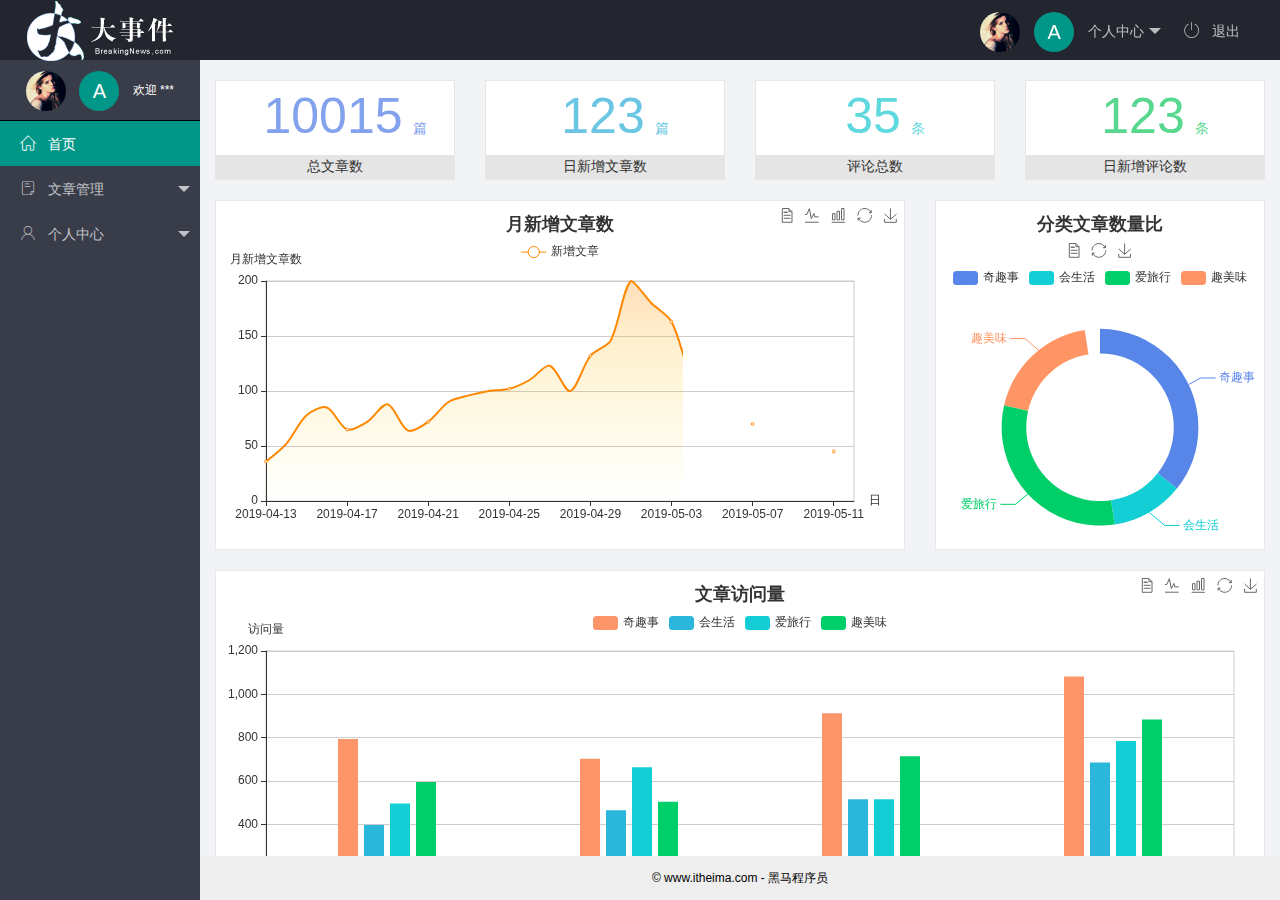
==== index.html @ 12dcf9ce "第二天" ====
<!DOCTYPE html>
<html>

<head>
    <meta charset="utf-8">
    <meta name="viewport" content="width=device-width, initial-scale=1, maximum-scale=1">
    <title>大事件-后台主页</title>
    <!-- 引入 layui.css -->
    <link rel="stylesheet" href="/assets/lib/layui/css/layui.css">
    <!-- 引入第三方 图标字体样式 -->
    <link rel="stylesheet" href="/assets/fonts/iconfont.css">
    <!-- 引入首页 css -->
    <link rel="stylesheet" href="/assets/css/index.css">
</head>

<body class="layui-layout-body">
    <div class="layui-layout layui-layout-admin">
        <div class="layui-header">
            <!-- 1. -->
            <div class="layui-logo">
                <img src="/assets/images/logo.png" alt="">
            </div>
            <!-- 3.头部区域（可配合layui已有的水平导航） -->
            <ul class="layui-nav layui-layout-right">
                <li class="layui-nav-item">
                    <!-- ****顶部头像区域**** -->
                    <a href="javascript:;" class="userinfo">
                        <img src="/assets/images/sample.jpg" class="layui-nav-img">
                        <span class="user-avatar">A</span>
                        个人中心
                    </a>
                    <dl class="layui-nav-child">
                        <dd><a href="">基本资料</a></dd>
                        <dd><a href="">更换头像</a></dd>
                        <dd><a href="">重置密码</a></dd>
                    </dl>
                </li>
                <li class="layui-nav-item">
                    <a href="javascript:;" id="btnLogout">
                        <span class="iconfont icon-tuichu"></span>
                        退出
                    </a>
                </li>
            </ul>
        </div>

        <div class="layui-side layui-bg-black">
            <div class="layui-side-scroll">
                <!-- ****左侧头像区域**** -->
                <div class="userinfo">
                    <img src="/assets/images/sample.jpg" class="layui-nav-img">
                    <span class="user-avatar">A</span>
                    <span id="welcome">欢迎 ***</span>
                </div>
                <!-- 左侧导航区域（可配合layui已有的垂直导航） -->
                <ul class="layui-nav layui-nav-tree" lay-shrink="all">
                    <li class="layui-nav-item layui-this">
                        <a href="/home/dashboard.html" target="fm">
                            <span class="iconfont icon-home"></span>
                            首页
                        </a>
                    </li>
                    <!-- 删除类，不让默认展开：layui-nav-itemed -->
                    <li class="layui-nav-item">
                        <a class="" href="javascript:;">
                            <span class="iconfont icon-16"></span>
                            文章管理
                        </a>
                        <dl class="layui-nav-child">
                            <dd>
                                <a href="javascript:;"><i class="layui-icon layui-icon-app"></i>文章类别</a>
                            </dd>
                            <dd>
                                <a href="javascript:;"><i class="layui-icon layui-icon-app"></i>文章列表</a>
                            </dd>
                            <dd>
                                <a href="javascript:;"><i class="layui-icon layui-icon-app"></i>文章发布</a>
                            </dd>
                        </dl>
                    </li>
                    <li class="layui-nav-item">
                        <a href="javascript:;">
                            <span class="iconfont icon-user"></span>
                            个人中心
                        </a>
                        <dl class="layui-nav-child">
                            <dd>
                                <a href="javascript:;"><i class="layui-icon layui-icon-app"></i>基本资料</a>
                            </dd>
                            <dd>
                                <a href="javascript:;"><i class="layui-icon layui-icon-app"></i>更换头像</a>
                            </dd>
                            <dd>
                                <a href="javascript:;"><i class="layui-icon layui-icon-app"></i>重置密码</a>
                            </dd>
                        </dl>
                    </li>
                </ul>
            </div>
        </div>

        <div class="layui-body">
            <!-- 内容主体区域 -->
            <iframe name="fm" src="/home/dashboard.html" frameborder="0"></iframe>
        </div>

        <div class="layui-footer">
            <!-- 底部固定区域 -->
            © www.itheima.com - 黑马程序员
        </div>
    </div>

    <!-- 1.引入 layui.all.js -->
    <script src="/assets/lib/layui/layui.all.js"></script>
    <!-- 2.引入 jquery -->
    <script src="/assets/lib/jquery.js"></script>
    <!-- 3.引入 baseAPI -->
    <script src="/assets/js/baseAPI.js"></script>
    <!-- 4.引入 本页面对应的js -->
    <script src="/assets/js/index.js"></script>
</body>

</html>
---- assets/lib/layui/css/layui.css ----
/** layui-v2.5.5 MIT License By https://www.layui.com */
 .layui-inline,img{display:inline-block;vertical-align:middle}h1,h2,h3,h4,h5,h6{font-weight:400}.layui-edge,.layui-header,.layui-inline,.layui-main{position:relative}.layui-body,.layui-edge,.layui-elip{overflow:hidden}.layui-btn,.layui-edge,.layui-inline,img{vertical-align:middle}.layui-btn,.layui-disabled,.layui-icon,.layui-unselect{-moz-user-select:none;-webkit-user-select:none;-ms-user-select:none}.layui-elip,.layui-form-checkbox span,.layui-form-pane .layui-form-label{text-overflow:ellipsis;white-space:nowrap}.layui-breadcrumb,.layui-tree-btnGroup{visibility:hidden}blockquote,body,button,dd,div,dl,dt,form,h1,h2,h3,h4,h5,h6,input,li,ol,p,pre,td,textarea,th,ul{margin:0;padding:0;-webkit-tap-highlight-color:rgba(0,0,0,0)}a:active,a:hover{outline:0}img{border:none}li{list-style:none}table{border-collapse:collapse;border-spacing:0}h4,h5,h6{font-size:100%}button,input,optgroup,option,select,textarea{font-family:inherit;font-size:inherit;font-style:inherit;font-weight:inherit;outline:0}pre{white-space:pre-wrap;white-space:-moz-pre-wrap;white-space:-pre-wrap;white-space:-o-pre-wrap;word-wrap:break-word}body{line-height:24px;font:14px Helvetica Neue,Helvetica,PingFang SC,Tahoma,Arial,sans-serif}hr{height:1px;margin:10px 0;border:0;clear:both}a{color:#333;text-decoration:none}a:hover{color:#777}a cite{font-style:normal;*cursor:pointer}.layui-border-box,.layui-border-box *{box-sizing:border-box}.layui-box,.layui-box *{box-sizing:content-box}.layui-clear{clear:both;*zoom:1}.layui-clear:after{content:'\20';clear:both;*zoom:1;display:block;height:0}.layui-inline{*display:inline;*zoom:1}.layui-edge{display:inline-block;width:0;height:0;border-width:6px;border-style:dashed;border-color:transparent}.layui-edge-top{top:-4px;border-bottom-color:#999;border-bottom-style:solid}.layui-edge-right{border-left-color:#999;border-left-style:solid}.layui-edge-bottom{top:2px;border-top-color:#999;border-top-style:solid}.layui-edge-left{border-right-color:#999;border-right-style:solid}.layui-disabled,.layui-disabled:hover{color:#d2d2d2!important;cursor:not-allowed!important}.layui-circle{border-radius:100%}.layui-show{display:block!important}.layui-hide{display:none!important}@font-face{font-family:layui-icon;src:url(../font/iconfont.eot?v=250);src:url(../font/iconfont.eot?v=250#iefix) format('embedded-opentype'),url(../font/iconfont.woff2?v=250) format('woff2'),url(../font/iconfont.woff?v=250) format('woff'),url(../font/iconfont.ttf?v=250) format('truetype'),url(../font/iconfont.svg?v=250#layui-icon) format('svg')}.layui-icon{font-family:layui-icon!important;font-size:16px;font-style:normal;-webkit-font-smoothing:antialiased;-moz-osx-font-smoothing:grayscale}.layui-icon-reply-fill:before{content:"\e611"}.layui-icon-set-fill:before{content:"\e614"}.layui-icon-menu-fill:before{content:"\e60f"}.layui-icon-search:before{content:"\e615"}.layui-icon-share:before{content:"\e641"}.layui-icon-set-sm:before{content:"\e620"}.layui-icon-engine:before{content:"\e628"}.layui-icon-close:before{content:"\1006"}.layui-icon-close-fill:before{content:"\1007"}.layui-icon-chart-screen:before{content:"\e629"}.layui-icon-star:before{content:"\e600"}.layui-icon-circle-dot:before{content:"\e617"}.layui-icon-chat:before{content:"\e606"}.layui-icon-release:before{content:"\e609"}.layui-icon-list:before{content:"\e60a"}.layui-icon-chart:before{content:"\e62c"}.layui-icon-ok-circle:before{content:"\1005"}.layui-icon-layim-theme:before{content:"\e61b"}.layui-icon-table:before{content:"\e62d"}.layui-icon-right:before{content:"\e602"}.layui-icon-left:before{content:"\e603"}.layui-icon-cart-simple:before{content:"\e698"}.layui-icon-face-cry:before{content:"\e69c"}.layui-icon-face-smile:before{content:"\e6af"}.layui-icon-survey:before{content:"\e6b2"}.layui-icon-tree:before{content:"\e62e"}.layui-icon-upload-circle:before{content:"\e62f"}.layui-icon-add-circle:before{content:"\e61f"}.layui-icon-download-circle:before{content:"\e601"}.layui-icon-templeate-1:before{content:"\e630"}.layui-icon-util:before{content:"\e631"}.layui-icon-face-surprised:before{content:"\e664"}.layui-icon-edit:before{content:"\e642"}.layui-icon-speaker:before{content:"\e645"}.layui-icon-down:before{content:"\e61a"}.layui-icon-file:before{content:"\e621"}.layui-icon-layouts:before{content:"\e632"}.layui-icon-rate-half:before{content:"\e6c9"}.layui-icon-add-circle-fine:before{content:"\e608"}.layui-icon-prev-circle:before{content:"\e633"}.layui-icon-read:before{content:"\e705"}.layui-icon-404:before{content:"\e61c"}.layui-icon-carousel:before{content:"\e634"}.layui-icon-help:before{content:"\e607"}.layui-icon-code-circle:before{content:"\e635"}.layui-icon-water:before{content:"\e636"}.layui-icon-username:before{content:"\e66f"}.layui-icon-find-fill:before{content:"\e670"}.layui-icon-about:before{content:"\e60b"}.layui-icon-location:before{content:"\e715"}.layui-icon-up:before{content:"\e619"}.layui-icon-pause:before{content:"\e651"}.layui-icon-date:before{content:"\e637"}.layui-icon-layim-uploadfile:before{content:"\e61d"}.layui-icon-delete:before{content:"\e640"}.layui-icon-play:before{content:"\e652"}.layui-icon-top:before{content:"\e604"}.layui-icon-friends:before{content:"\e612"}.layui-icon-refresh-3:before{content:"\e9aa"}.layui-icon-ok:before{content:"\e605"}.layui-icon-layer:before{content:"\e638"}.layui-icon-face-smile-fine:before{content:"\e60c"}.layui-icon-dollar:before{content:"\e659"}.layui-icon-group:before{content:"\e613"}.layui-icon-layim-download:before{content:"\e61e"}.layui-icon-picture-fine:before{content:"\e60d"}.layui-icon-link:before{content:"\e64c"}.layui-icon-diamond:before{content:"\e735"}.layui-icon-log:before{content:"\e60e"}.layui-icon-rate-solid:before{content:"\e67a"}.layui-icon-fonts-del:before{content:"\e64f"}.layui-icon-unlink:before{content:"\e64d"}.layui-icon-fonts-clear:before{content:"\e639"}.layui-icon-triangle-r:before{content:"\e623"}.layui-icon-circle:before{content:"\e63f"}.layui-icon-radio:before{content:"\e643"}.layui-icon-align-center:before{content:"\e647"}.layui-icon-align-right:before{content:"\e648"}.layui-icon-align-left:before{content:"\e649"}.layui-icon-loading-1:before{content:"\e63e"}.layui-icon-return:before{content:"\e65c"}.layui-icon-fonts-strong:before{content:"\e62b"}.layui-icon-upload:before{content:"\e67c"}.layui-icon-dialogue:before{content:"\e63a"}.layui-icon-video:before{content:"\e6ed"}.layui-icon-headset:before{content:"\e6fc"}.layui-icon-cellphone-fine:before{content:"\e63b"}.layui-icon-add-1:before{content:"\e654"}.layui-icon-face-smile-b:before{content:"\e650"}.layui-icon-fonts-html:before{content:"\e64b"}.layui-icon-form:before{content:"\e63c"}.layui-icon-cart:before{content:"\e657"}.layui-icon-camera-fill:before{content:"\e65d"}.layui-icon-tabs:before{content:"\e62a"}.layui-icon-fonts-code:before{content:"\e64e"}.layui-icon-fire:before{content:"\e756"}.layui-icon-set:before{content:"\e716"}.layui-icon-fonts-u:before{content:"\e646"}.layui-icon-triangle-d:before{content:"\e625"}.layui-icon-tips:before{content:"\e702"}.layui-icon-picture:before{content:"\e64a"}.layui-icon-more-vertical:before{content:"\e671"}.layui-icon-flag:before{content:"\e66c"}.layui-icon-loading:before{content:"\e63d"}.layui-icon-fonts-i:before{content:"\e644"}.layui-icon-refresh-1:before{content:"\e666"}.layui-icon-rmb:before{content:"\e65e"}.layui-icon-home:before{content:"\e68e"}.layui-icon-user:before{content:"\e770"}.layui-icon-notice:before{content:"\e667"}.layui-icon-login-weibo:before{content:"\e675"}.layui-icon-voice:before{content:"\e688"}.layui-icon-upload-drag:before{content:"\e681"}.layui-icon-login-qq:before{content:"\e676"}.layui-icon-snowflake:before{content:"\e6b1"}.layui-icon-file-b:before{content:"\e655"}.layui-icon-template:before{content:"\e663"}.layui-icon-auz:before{content:"\e672"}.layui-icon-console:before{content:"\e665"}.layui-icon-app:before{content:"\e653"}.layui-icon-prev:before{content:"\e65a"}.layui-icon-website:before{content:"\e7ae"}.layui-icon-next:before{content:"\e65b"}.layui-icon-component:before{content:"\e857"}.layui-icon-more:before{content:"\e65f"}.layui-icon-login-wechat:before{content:"\e677"}.layui-icon-shrink-right:before{content:"\e668"}.layui-icon-spread-left:before{content:"\e66b"}.layui-icon-camera:before{content:"\e660"}.layui-icon-note:before{content:"\e66e"}.layui-icon-refresh:before{content:"\e669"}.layui-icon-female:before{content:"\e661"}.layui-icon-male:before{content:"\e662"}.layui-icon-password:before{content:"\e673"}.layui-icon-senior:before{content:"\e674"}.layui-icon-theme:before{content:"\e66a"}.layui-icon-tread:before{content:"\e6c5"}.layui-icon-praise:before{content:"\e6c6"}.layui-icon-star-fill:before{content:"\e658"}.layui-icon-rate:before{content:"\e67b"}.layui-icon-template-1:before{content:"\e656"}.layui-icon-vercode:before{content:"\e679"}.layui-icon-cellphone:before{content:"\e678"}.layui-icon-screen-full:before{content:"\e622"}.layui-icon-screen-restore:before{content:"\e758"}.layui-icon-cols:before{content:"\e610"}.layui-icon-export:before{content:"\e67d"}.layui-icon-print:before{content:"\e66d"}.layui-icon-slider:before{content:"\e714"}.layui-icon-addition:before{content:"\e624"}.layui-icon-subtraction:before{content:"\e67e"}.layui-icon-service:before{content:"\e626"}.layui-icon-transfer:before{content:"\e691"}.layui-main{width:1140px;margin:0 auto}.layui-header{z-index:1000;height:60px}.layui-header a:hover{transition:all .5s;-webkit-transition:all .5s}.layui-side{position:fixed;left:0;top:0;bottom:0;z-index:999;width:200px;overflow-x:hidden}.layui-side-scroll{position:relative;width:220px;height:100%;overflow-x:hidden}.layui-body{position:absolute;left:200px;right:0;top:0;bottom:0;z-index:998;width:auto;overflow-y:auto;box-sizing:border-box}.layui-layout-body{overflow:hidden}.layui-layout-admin .layui-header{background-color:#23262E}.layui-layout-admin .layui-side{top:60px;width:200px;overflow-x:hidden}.layui-layout-admin .layui-body{position:fixed;top:60px;bottom:44px}.layui-layout-admin .layui-main{width:auto;margin:0 15px}.layui-layout-admin .layui-footer{position:fixed;left:200px;right:0;bottom:0;height:44px;line-height:44px;padding:0 15px;background-color:#eee}.layui-layout-admin .layui-logo{position:absolute;left:0;top:0;width:200px;height:100%;line-height:60px;text-align:center;color:#009688;font-size:16px}.layui-layout-admin .layui-header .layui-nav{background:0 0}.layui-layout-left{position:absolute!important;left:200px;top:0}.layui-layout-right{position:absolute!important;right:0;top:0}.layui-container{position:relative;margin:0 auto;padding:0 15px;box-sizing:border-box}.layui-fluid{position:relative;margin:0 auto;padding:0 15px}.layui-row:after,.layui-row:before{content:'';display:block;clear:both}.layui-col-lg1,.layui-col-lg10,.layui-col-lg11,.layui-col-lg12,.layui-col-lg2,.layui-col-lg3,.layui-col-lg4,.layui-col-lg5,.layui-col-lg6,.layui-col-lg7,.layui-col-lg8,.layui-col-lg9,.layui-col-md1,.layui-col-md10,.layui-col-md11,.layui-col-md12,.layui-col-md2,.layui-col-md3,.layui-col-md4,.layui-col-md5,.layui-col-md6,.layui-col-md7,.layui-col-md8,.layui-col-md9,.layui-col-sm1,.layui-col-sm10,.layui-col-sm11,.layui-col-sm12,.layui-col-sm2,.layui-col-sm3,.layui-col-sm4,.layui-col-sm5,.layui-col-sm6,.layui-col-sm7,.layui-col-sm8,.layui-col-sm9,.layui-col-xs1,.layui-col-xs10,.layui-col-xs11,.layui-col-xs12,.layui-col-xs2,.layui-col-xs3,.layui-col-xs4,.layui-col-xs5,.layui-col-xs6,.layui-col-xs7,.layui-col-xs8,.layui-col-xs9{position:relative;display:block;box-sizing:border-box}.layui-col-xs1,.layui-col-xs10,.layui-col-xs11,.layui-col-xs12,.layui-col-xs2,.layui-col-xs3,.layui-col-xs4,.layui-col-xs5,.layui-col-xs6,.layui-col-xs7,.layui-col-xs8,.layui-col-xs9{float:left}.layui-col-xs1{width:8.33333333%}.layui-col-xs2{width:16.66666667%}.layui-col-xs3{width:25%}.layui-col-xs4{width:33.33333333%}.layui-col-xs5{width:41.66666667%}.layui-col-xs6{width:50%}.layui-col-xs7{width:58.33333333%}.layui-col-xs8{width:66.66666667%}.layui-col-xs9{width:75%}.layui-col-xs10{width:83.33333333%}.layui-col-xs11{width:91.66666667%}.layui-col-xs12{width:100%}.layui-col-xs-offset1{margin-left:8.33333333%}.layui-col-xs-offset2{margin-left:16.66666667%}.layui-col-xs-offset3{margin-left:25%}.layui-col-xs-offset4{margin-left:33.33333333%}.layui-col-xs-offset5{margin-left:41.66666667%}.layui-col-xs-offset6{margin-left:50%}.layui-col-xs-offset7{margin-left:58.33333333%}.layui-col-xs-offset8{margin-left:66.66666667%}.layui-col-xs-offset9{margin-left:75%}.layui-col-xs-offset10{margin-left:83.33333333%}.layui-col-xs-offset11{margin-left:91.66666667%}.layui-col-xs-offset12{margin-left:100%}@media screen and (max-width:768px){.layui-hide-xs{display:none!important}.layui-show-xs-block{display:block!important}.layui-show-xs-inline{display:inline!important}.layui-show-xs-inline-block{display:inline-block!important}}@media screen and (min-width:768px){.layui-container{width:750px}.layui-hide-sm{display:none!important}.layui-show-sm-block{display:block!important}.layui-show-sm-inline{display:inline!important}.layui-show-sm-inline-block{display:inline-block!important}.layui-col-sm1,.layui-col-sm10,.layui-col-sm11,.layui-col-sm12,.layui-col-sm2,.layui-col-sm3,.layui-col-sm4,.layui-col-sm5,.layui-col-sm6,.layui-col-sm7,.layui-col-sm8,.layui-col-sm9{float:left}.layui-col-sm1{width:8.33333333%}.layui-col-sm2{width:16.66666667%}.layui-col-sm3{width:25%}.layui-col-sm4{width:33.33333333%}.layui-col-sm5{width:41.66666667%}.layui-col-sm6{width:50%}.layui-col-sm7{width:58.33333333%}.layui-col-sm8{width:66.66666667%}.layui-col-sm9{width:75%}.layui-col-sm10{width:83.33333333%}.layui-col-sm11{width:91.66666667%}.layui-col-sm12{width:100%}.layui-col-sm-offset1{margin-left:8.33333333%}.layui-col-sm-offset2{margin-left:16.66666667%}.layui-col-sm-offset3{margin-left:25%}.layui-col-sm-offset4{margin-left:33.33333333%}.layui-col-sm-offset5{margin-left:41.66666667%}.layui-col-sm-offset6{margin-left:50%}.layui-col-sm-offset7{margin-left:58.33333333%}.layui-col-sm-offset8{margin-left:66.66666667%}.layui-col-sm-offset9{margin-left:75%}.layui-col-sm-offset10{margin-left:83.33333333%}.layui-col-sm-offset11{margin-left:91.66666667%}.layui-col-sm-offset12{margin-left:100%}}@media screen and (min-width:992px){.layui-container{width:970px}.layui-hide-md{display:none!important}.layui-show-md-block{display:block!important}.layui-show-md-inline{display:inline!important}.layui-show-md-inline-block{display:inline-block!important}.layui-col-md1,.layui-col-md10,.layui-col-md11,.layui-col-md12,.layui-col-md2,.layui-col-md3,.layui-col-md4,.layui-col-md5,.layui-col-md6,.layui-col-md7,.layui-col-md8,.layui-col-md9{float:left}.layui-col-md1{width:8.33333333%}.layui-col-md2{width:16.66666667%}.layui-col-md3{width:25%}.layui-col-md4{width:33.33333333%}.layui-col-md5{width:41.66666667%}.layui-col-md6{width:50%}.layui-col-md7{width:58.33333333%}.layui-col-md8{width:66.66666667%}.layui-col-md9{width:75%}.layui-col-md10{width:83.33333333%}.layui-col-md11{width:91.66666667%}.layui-col-md12{width:100%}.layui-col-md-offset1{margin-left:8.33333333%}.layui-col-md-offset2{margin-left:16.66666667%}.layui-col-md-offset3{margin-left:25%}.layui-col-md-offset4{margin-left:33.33333333%}.layui-col-md-offset5{margin-left:41.66666667%}.layui-col-md-offset6{margin-left:50%}.layui-col-md-offset7{margin-left:58.33333333%}.layui-col-md-offset8{margin-left:66.66666667%}.layui-col-md-offset9{margin-left:75%}.layui-col-md-offset10{margin-left:83.33333333%}.layui-col-md-offset11{margin-left:91.66666667%}.layui-col-md-offset12{margin-left:100%}}@media screen and (min-width:1200px){.layui-container{width:1170px}.layui-hide-lg{display:none!important}.layui-show-lg-block{display:block!important}.layui-show-lg-inline{display:inline!important}.layui-show-lg-inline-block{display:inline-block!important}.layui-col-lg1,.layui-col-lg10,.layui-col-lg11,.layui-col-lg12,.layui-col-lg2,.layui-col-lg3,.layui-col-lg4,.layui-col-lg5,.layui-col-lg6,.layui-col-lg7,.layui-col-lg8,.layui-col-lg9{float:left}.layui-col-lg1{width:8.33333333%}.layui-col-lg2{width:16.66666667%}.layui-col-lg3{width:25%}.layui-col-lg4{width:33.33333333%}.layui-col-lg5{width:41.66666667%}.layui-col-lg6{width:50%}.layui-col-lg7{width:58.33333333%}.layui-col-lg8{width:66.66666667%}.layui-col-lg9{width:75%}.layui-col-lg10{width:83.33333333%}.layui-col-lg11{width:91.66666667%}.layui-col-lg12{width:100%}.layui-col-lg-offset1{margin-left:8.33333333%}.layui-col-lg-offset2{margin-left:16.66666667%}.layui-col-lg-offset3{margin-left:25%}.layui-col-lg-offset4{margin-left:33.33333333%}.layui-col-lg-offset5{margin-left:41.66666667%}.layui-col-lg-offset6{margin-left:50%}.layui-col-lg-offset7{margin-left:58.33333333%}.layui-col-lg-offset8{margin-left:66.66666667%}.layui-col-lg-offset9{margin-left:75%}.layui-col-lg-offset10{margin-left:83.33333333%}.layui-col-lg-offset11{margin-left:91.66666667%}.layui-col-lg-offset12{margin-left:100%}}.layui-col-space1{margin:-.5px}.layui-col-space1>*{padding:.5px}.layui-col-space3{margin:-1.5px}.layui-col-space3>*{padding:1.5px}.layui-col-space5{margin:-2.5px}.layui-col-space5>*{padding:2.5px}.layui-col-space8{margin:-3.5px}.layui-col-space8>*{padding:3.5px}.layui-col-space10{margin:-5px}.layui-col-space10>*{padding:5px}.layui-col-space12{margin:-6px}.layui-col-space12>*{padding:6px}.layui-col-space15{margin:-7.5px}.layui-col-space15>*{padding:7.5px}.layui-col-space18{margin:-9px}.layui-col-space18>*{padding:9px}.layui-col-space20{margin:-10px}.layui-col-space20>*{padding:10px}.layui-col-space22{margin:-11px}.layui-col-space22>*{padding:11px}.layui-col-space25{margin:-12.5px}.layui-col-space25>*{padding:12.5px}.layui-col-space30{margin:-15px}.layui-col-space30>*{padding:15px}.layui-btn,.layui-input,.layui-select,.layui-textarea,.layui-upload-button{outline:0;-webkit-appearance:none;transition:all .3s;-webkit-transition:all .3s;box-sizing:border-box}.layui-elem-quote{margin-bottom:10px;padding:15px;line-height:22px;border-left:5px solid #009688;border-radius:0 2px 2px 0;background-color:#f2f2f2}.layui-quote-nm{border-style:solid;border-width:1px 1px 1px 5px;background:0 0}.layui-elem-field{margin-bottom:10px;padding:0;border-width:1px;border-style:solid}.layui-elem-field legend{margin-left:20px;padding:0 10px;font-size:20px;font-weight:300}.layui-field-title{margin:10px 0 20px;border-width:1px 0 0}.layui-field-box{padding:10px 15px}.layui-field-title .layui-field-box{padding:10px 0}.layui-progress{position:relative;height:6px;border-radius:20px;background-color:#e2e2e2}.layui-progress-bar{position:absolute;left:0;top:0;width:0;max-width:100%;height:6px;border-radius:20px;text-align:right;background-color:#5FB878;transition:all .3s;-webkit-transition:all .3s}.layui-progress-big,.layui-progress-big .layui-progress-bar{height:18px;line-height:18px}.layui-progress-text{position:relative;top:-20px;line-height:18px;font-size:12px;color:#666}.layui-progress-big .layui-progress-text{position:static;padding:0 10px;color:#fff}.layui-collapse{border-width:1px;border-style:solid;border-radius:2px}.layui-colla-content,.layui-colla-item{border-top-width:1px;border-top-style:solid}.layui-colla-item:first-child{border-top:none}.layui-colla-title{position:relative;height:42px;line-height:42px;padding:0 15px 0 35px;color:#333;background-color:#f2f2f2;cursor:pointer;font-size:14px;overflow:hidden}.layui-colla-content{display:none;padding:10px 15px;line-height:22px;color:#666}.layui-colla-icon{position:absolute;left:15px;top:0;font-size:14px}.layui-card{margin-bottom:15px;border-radius:2px;background-color:#fff;box-shadow:0 1px 2px 0 rgba(0,0,0,.05)}.layui-card:last-child{margin-bottom:0}.layui-card-header{position:relative;height:42px;line-height:42px;padding:0 15px;border-bottom:1px solid #f6f6f6;color:#333;border-radius:2px 2px 0 0;font-size:14px}.layui-bg-black,.layui-bg-blue,.layui-bg-cyan,.layui-bg-green,.layui-bg-orange,.layui-bg-red{color:#fff!important}.layui-card-body{position:relative;padding:10px 15px;line-height:24px}.layui-card-body[pad15]{padding:15px}.layui-card-body[pad20]{padding:20px}.layui-card-body .layui-table{margin:5px 0}.layui-card .layui-tab{margin:0}.layui-panel-window{position:relative;padding:15px;border-radius:0;border-top:5px solid #E6E6E6;background-color:#fff}.layui-auxiliar-moving{position:fixed;left:0;right:0;top:0;bottom:0;width:100%;height:100%;background:0 0;z-index:9999999999}.layui-form-label,.layui-form-mid,.layui-form-select,.layui-input-block,.layui-input-inline,.layui-textarea{position:relative}.layui-bg-red{background-color:#FF5722!important}.layui-bg-orange{background-color:#FFB800!important}.layui-bg-green{background-color:#009688!important}.layui-bg-cyan{background-color:#2F4056!important}.layui-bg-blue{background-color:#1E9FFF!important}.layui-bg-black{background-color:#393D49!important}.layui-bg-gray{background-color:#eee!important;color:#666!important}.layui-badge-rim,.layui-colla-content,.layui-colla-item,.layui-collapse,.layui-elem-field,.layui-form-pane .layui-form-item[pane],.layui-form-pane .layui-form-label,.layui-input,.layui-layedit,.layui-layedit-tool,.layui-quote-nm,.layui-select,.layui-tab-bar,.layui-tab-card,.layui-tab-title,.layui-tab-title .layui-this:after,.layui-textarea{border-color:#e6e6e6}.layui-timeline-item:before,hr{background-color:#e6e6e6}.layui-text{line-height:22px;font-size:14px;color:#666}.layui-text h1,.layui-text h2,.layui-text h3{font-weight:500;color:#333}.layui-text h1{font-size:30px}.layui-text h2{font-size:24px}.layui-text h3{font-size:18px}.layui-text a:not(.layui-btn){color:#01AAED}.layui-text a:not(.layui-btn):hover{text-decoration:underline}.layui-text ul{padding:5px 0 5px 15px}.layui-text ul li{margin-top:5px;list-style-type:disc}.layui-text em,.layui-word-aux{color:#999!important;padding:0 5px!important}.layui-btn{display:inline-block;height:38px;line-height:38px;padding:0 18px;background-color:#009688;color:#fff;white-space:nowrap;text-align:center;font-size:14px;border:none;border-radius:2px;cursor:pointer}.layui-btn:hover{opacity:.8;filter:alpha(opacity=80);color:#fff}.layui-btn:active{opacity:1;filter:alpha(opacity=100)}.layui-btn+.layui-btn{margin-left:10px}.layui-btn-container{font-size:0}.layui-btn-container .layui-btn{margin-right:10px;margin-bottom:10px}.layui-btn-container .layui-btn+.layui-btn{margin-left:0}.layui-table .layui-btn-container .layui-btn{margin-bottom:9px}.layui-btn-radius{border-radius:100px}.layui-btn .layui-icon{margin-right:3px;font-size:18px;vertical-align:bottom;vertical-align:middle\9}.layui-btn-primary{border:1px solid #C9C9C9;background-color:#fff;color:#555}.layui-btn-primary:hover{border-color:#009688;color:#333}.layui-btn-normal{background-color:#1E9FFF}.layui-btn-warm{background-color:#FFB800}.layui-btn-danger{background-color:#FF5722}.layui-btn-checked{background-color:#5FB878}.layui-btn-disabled,.layui-btn-disabled:active,.layui-btn-disabled:hover{border:1px solid #e6e6e6;background-color:#FBFBFB;color:#C9C9C9;cursor:not-allowed;opacity:1}.layui-btn-lg{height:44px;line-height:44px;padding:0 25px;font-size:16px}.layui-btn-sm{height:30px;line-height:30px;padding:0 10px;font-size:12px}.layui-btn-sm i{font-size:16px!important}.layui-btn-xs{height:22px;line-height:22px;padding:0 5px;font-size:12px}.layui-btn-xs i{font-size:14px!important}.layui-btn-group{display:inline-block;vertical-align:middle;font-size:0}.layui-btn-group .layui-btn{margin-left:0!important;margin-right:0!important;border-left:1px solid rgba(255,255,255,.5);border-radius:0}.layui-btn-group .layui-btn-primary{border-left:none}.layui-btn-group .layui-btn-primary:hover{border-color:#C9C9C9;color:#009688}.layui-btn-group .layui-btn:first-child{border-left:none;border-radius:2px 0 0 2px}.layui-btn-group .layui-btn-primary:first-child{border-left:1px solid #c9c9c9}.layui-btn-group .layui-btn:last-child{border-radius:0 2px 2px 0}.layui-btn-group .layui-btn+.layui-btn{margin-left:0}.layui-btn-group+.layui-btn-group{margin-left:10px}.layui-btn-fluid{width:100%}.layui-input,.layui-select,.layui-textarea{height:38px;line-height:1.3;line-height:38px\9;border-width:1px;border-style:solid;background-color:#fff;border-radius:2px}.layui-input::-webkit-input-placeholder,.layui-select::-webkit-input-placeholder,.layui-textarea::-webkit-input-placeholder{line-height:1.3}.layui-input,.layui-textarea{display:block;width:100%;padding-left:10px}.layui-input:hover,.layui-textarea:hover{border-color:#D2D2D2!important}.layui-input:focus,.layui-textarea:focus{border-color:#C9C9C9!important}.layui-textarea{min-height:100px;height:auto;line-height:20px;padding:6px 10px;resize:vertical}.layui-select{padding:0 10px}.layui-form input[type=checkbox],.layui-form input[type=radio],.layui-form select{display:none}.layui-form [lay-ignore]{display:initial}.layui-form-item{margin-bottom:15px;clear:both;*zoom:1}.layui-form-item:after{content:'\20';clear:both;*zoom:1;display:block;height:0}.layui-form-label{float:left;display:block;padding:9px 15px;width:80px;font-weight:400;line-height:20px;text-align:right}.layui-form-label-col{display:block;float:none;padding:9px 0;line-height:20px;text-align:left}.layui-form-item .layui-inline{margin-bottom:5px;margin-right:10px}.layui-input-block{margin-left:110px;min-height:36px}.layui-input-inline{display:inline-block;vertical-align:middle}.layui-form-item .layui-input-inline{float:left;width:190px;margin-right:10px}.layui-form-text .layui-input-inline{width:auto}.layui-form-mid{float:left;display:block;padding:9px 0!important;line-height:20px;margin-right:10px}.layui-form-danger+.layui-form-select .layui-input,.layui-form-danger:focus{border-color:#FF5722!important}.layui-form-select .layui-input{padding-right:30px;cursor:pointer}.layui-form-select .layui-edge{position:absolute;right:10px;top:50%;margin-top:-3px;cursor:pointer;border-width:6px;border-top-color:#c2c2c2;border-top-style:solid;transition:all .3s;-webkit-transition:all .3s}.layui-form-select dl{display:none;position:absolute;left:0;top:42px;padding:5px 0;z-index:899;min-width:100%;border:1px solid #d2d2d2;max-height:300px;overflow-y:auto;background-color:#fff;border-radius:2px;box-shadow:0 2px 4px rgba(0,0,0,.12);box-sizing:border-box}.layui-form-select dl dd,.layui-form-select dl dt{padding:0 10px;line-height:36px;white-space:nowrap;overflow:hidden;text-overflow:ellipsis}.layui-form-select dl dt{font-size:12px;color:#999}.layui-form-select dl dd{cursor:pointer}.layui-form-select dl dd:hover{background-color:#f2f2f2;-webkit-transition:.5s all;transition:.5s all}.layui-form-select .layui-select-group dd{padding-left:20px}.layui-form-select dl dd.layui-select-tips{padding-left:10px!important;color:#999}.layui-form-select dl dd.layui-this{background-color:#5FB878;color:#fff}.layui-form-checkbox,.layui-form-select dl dd.layui-disabled{background-color:#fff}.layui-form-selected dl{display:block}.layui-form-checkbox,.layui-form-checkbox *,.layui-form-switch{display:inline-block;vertical-align:middle}.layui-form-selected .layui-edge{margin-top:-9px;-webkit-transform:rotate(180deg);transform:rotate(180deg);margin-top:-3px\9}:root .layui-form-selected .layui-edge{margin-top:-9px\0/IE9}.layui-form-selectup dl{top:auto;bottom:42px}.layui-select-none{margin:5px 0;text-align:center;color:#999}.layui-select-disabled .layui-disabled{border-color:#eee!important}.layui-select-disabled .layui-edge{border-top-color:#d2d2d2}.layui-form-checkbox{position:relative;height:30px;line-height:30px;margin-right:10px;padding-right:30px;cursor:pointer;font-size:0;-webkit-transition:.1s linear;transition:.1s linear;box-sizing:border-box}.layui-form-checkbox span{padding:0 10px;height:100%;font-size:14px;border-radius:2px 0 0 2px;background-color:#d2d2d2;color:#fff;overflow:hidden}.layui-form-checkbox:hover span{background-color:#c2c2c2}.layui-form-checkbox i{position:absolute;right:0;top:0;width:30px;height:28px;border:1px solid #d2d2d2;border-left:none;border-radius:0 2px 2px 0;color:#fff;font-size:20px;text-align:center}.layui-form-checkbox:hover i{border-color:#c2c2c2;color:#c2c2c2}.layui-form-checked,.layui-form-checked:hover{border-color:#5FB878}.layui-form-checked span,.layui-form-checked:hover span{background-color:#5FB878}.layui-form-checked i,.layui-form-checked:hover i{color:#5FB878}.layui-form-item .layui-form-checkbox{margin-top:4px}.layui-form-checkbox[lay-skin=primary]{height:auto!important;line-height:normal!important;min-width:18px;min-height:18px;border:none!important;margin-right:0;padding-left:28px;padding-right:0;background:0 0}.layui-form-checkbox[lay-skin=primary] span{padding-left:0;padding-right:15px;line-height:18px;background:0 0;color:#666}.layui-form-checkbox[lay-skin=primary] i{right:auto;left:0;width:16px;height:16px;line-height:16px;border:1px solid #d2d2d2;font-size:12px;border-radius:2px;background-color:#fff;-webkit-transition:.1s linear;transition:.1s linear}.layui-form-checkbox[lay-skin=primary]:hover i{border-color:#5FB878;color:#fff}.layui-form-checked[lay-skin=primary] i{border-color:#5FB878!important;background-color:#5FB878;color:#fff}.layui-checkbox-disbaled[lay-skin=primary] span{background:0 0!important;color:#c2c2c2}.layui-checkbox-disbaled[lay-skin=primary]:hover i{border-color:#d2d2d2}.layui-form-item .layui-form-checkbox[lay-skin=primary]{margin-top:10px}.layui-form-switch{position:relative;height:22px;line-height:22px;min-width:35px;padding:0 5px;margin-top:8px;border:1px solid #d2d2d2;border-radius:20px;cursor:pointer;background-color:#fff;-webkit-transition:.1s linear;transition:.1s linear}.layui-form-switch i{position:absolute;left:5px;top:3px;width:16px;height:16px;border-radius:20px;background-color:#d2d2d2;-webkit-transition:.1s linear;transition:.1s linear}.layui-form-switch em{position:relative;top:0;width:25px;margin-left:21px;padding:0!important;text-align:center!important;color:#999!important;font-style:normal!important;font-size:12px}.layui-form-onswitch{border-color:#5FB878;background-color:#5FB878}.layui-checkbox-disbaled,.layui-checkbox-disbaled i{border-color:#e2e2e2!important}.layui-form-onswitch i{left:100%;margin-left:-21px;background-color:#fff}.layui-form-onswitch em{margin-left:5px;margin-right:21px;color:#fff!important}.layui-checkbox-disbaled span{background-color:#e2e2e2!important}.layui-checkbox-disbaled:hover i{color:#fff!important}[lay-radio]{display:none}.layui-form-radio,.layui-form-radio *{display:inline-block;vertical-align:middle}.layui-form-radio{line-height:28px;margin:6px 10px 0 0;padding-right:10px;cursor:pointer;font-size:0}.layui-form-radio *{font-size:14px}.layui-form-radio>i{margin-right:8px;font-size:22px;color:#c2c2c2}.layui-form-radio>i:hover,.layui-form-radioed>i{color:#5FB878}.layui-radio-disbaled>i{color:#e2e2e2!important}.layui-form-pane .layui-form-label{width:110px;padding:8px 15px;height:38px;line-height:20px;border-width:1px;border-style:solid;border-radius:2px 0 0 2px;text-align:center;background-color:#FBFBFB;overflow:hidden;box-sizing:border-box}.layui-form-pane .layui-input-inline{margin-left:-1px}.layui-form-pane .layui-input-block{margin-left:110px;left:-1px}.layui-form-pane .layui-input{border-radius:0 2px 2px 0}.layui-form-pane .layui-form-text .layui-form-label{float:none;width:100%;border-radius:2px;box-sizing:border-box;text-align:left}.layui-form-pane .layui-form-text .layui-input-inline{display:block;margin:0;top:-1px;clear:both}.layui-form-pane .layui-form-text .layui-input-block{margin:0;left:0;top:-1px}.layui-form-pane .layui-form-text .layui-textarea{min-height:100px;border-radius:0 0 2px 2px}.layui-form-pane .layui-form-checkbox{margin:4px 0 4px 10px}.layui-form-pane .layui-form-radio,.layui-form-pane .layui-form-switch{margin-top:6px;margin-left:10px}.layui-form-pane .layui-form-item[pane]{position:relative;border-width:1px;border-style:solid}.layui-form-pane .layui-form-item[pane] .layui-form-label{position:absolute;left:0;top:0;height:100%;border-width:0 1px 0 0}.layui-form-pane .layui-form-item[pane] .layui-input-inline{margin-left:110px}@media screen and (max-width:450px){.layui-form-item .layui-form-label{text-overflow:ellipsis;overflow:hidden;white-space:nowrap}.layui-form-item .layui-inline{display:block;margin-right:0;margin-bottom:20px;clear:both}.layui-form-item .layui-inline:after{content:'\20';clear:both;display:block;height:0}.layui-form-item .layui-input-inline{display:block;float:none;left:-3px;width:auto;margin:0 0 10px 112px}.layui-form-item .layui-input-inline+.layui-form-mid{margin-left:110px;top:-5px;padding:0}.layui-form-item .layui-form-checkbox{margin-right:5px;margin-bottom:5px}}.layui-layedit{border-width:1px;border-style:solid;border-radius:2px}.layui-layedit-tool{padding:3px 5px;border-bottom-width:1px;border-bottom-style:solid;font-size:0}.layedit-tool-fixed{position:fixed;top:0;border-top:1px solid #e2e2e2}.layui-layedit-tool .layedit-tool-mid,.layui-layedit-tool .layui-icon{display:inline-block;vertical-align:middle;text-align:center;font-size:14px}.layui-layedit-tool .layui-icon{position:relative;width:32px;height:30px;line-height:30px;margin:3px 5px;color:#777;cursor:pointer;border-radius:2px}.layui-layedit-tool .layui-icon:hover{color:#393D49}.layui-layedit-tool .layui-icon:active{color:#000}.layui-layedit-tool .layedit-tool-active{background-color:#e2e2e2;color:#000}.layui-layedit-tool .layui-disabled,.layui-layedit-tool .layui-disabled:hover{color:#d2d2d2;cursor:not-allowed}.layui-layedit-tool .layedit-tool-mid{width:1px;height:18px;margin:0 10px;background-color:#d2d2d2}.layedit-tool-html{width:50px!important;font-size:30px!important}.layedit-tool-b,.layedit-tool-code,.layedit-tool-help{font-size:16px!important}.layedit-tool-d,.layedit-tool-face,.layedit-tool-image,.layedit-tool-unlink{font-size:18px!important}.layedit-tool-image input{position:absolute;font-size:0;left:0;top:0;width:100%;height:100%;opacity:.01;filter:Alpha(opacity=1);cursor:pointer}.layui-layedit-iframe iframe{display:block;width:100%}#LAY_layedit_code{overflow:hidden}.layui-laypage{display:inline-block;*display:inline;*zoom:1;vertical-align:middle;margin:10px 0;font-size:0}.layui-laypage>a:first-child,.layui-laypage>a:first-child em{border-radius:2px 0 0 2px}.layui-laypage>a:last-child,.layui-laypage>a:last-child em{border-radius:0 2px 2px 0}.layui-laypage>:first-child{margin-left:0!important}.layui-laypage>:last-child{margin-right:0!important}.layui-laypage a,.layui-laypage button,.layui-laypage input,.layui-laypage select,.layui-laypage span{border:1px solid #e2e2e2}.layui-laypage a,.layui-laypage span{display:inline-block;*display:inline;*zoom:1;vertical-align:middle;padding:0 15px;height:28px;line-height:28px;margin:0 -1px 5px 0;background-color:#fff;color:#333;font-size:12px}.layui-flow-more a *,.layui-laypage input,.layui-table-view select[lay-ignore]{display:inline-block}.layui-laypage a:hover{color:#009688}.layui-laypage em{font-style:normal}.layui-laypage .layui-laypage-spr{color:#999;font-weight:700}.layui-laypage a{text-decoration:none}.layui-laypage .layui-laypage-curr{position:relative}.layui-laypage .layui-laypage-curr em{position:relative;color:#fff}.layui-laypage .layui-laypage-curr .layui-laypage-em{position:absolute;left:-1px;top:-1px;padding:1px;width:100%;height:100%;background-color:#009688}.layui-laypage-em{border-radius:2px}.layui-laypage-next em,.layui-laypage-prev em{font-family:Sim sun;font-size:16px}.layui-laypage .layui-laypage-count,.layui-laypage .layui-laypage-limits,.layui-laypage .layui-laypage-refresh,.layui-laypage .layui-laypage-skip{margin-left:10px;margin-right:10px;padding:0;border:none}.layui-laypage .layui-laypage-limits,.layui-laypage .layui-laypage-refresh{vertical-align:top}.layui-laypage .layui-laypage-refresh i{font-size:18px;cursor:pointer}.layui-laypage select{height:22px;padding:3px;border-radius:2px;cursor:pointer}.layui-laypage .layui-laypage-skip{height:30px;line-height:30px;color:#999}.layui-laypage button,.layui-laypage input{height:30px;line-height:30px;border-radius:2px;vertical-align:top;background-color:#fff;box-sizing:border-box}.layui-laypage input{width:40px;margin:0 10px;padding:0 3px;text-align:center}.layui-laypage input:focus,.layui-laypage select:focus{border-color:#009688!important}.layui-laypage button{margin-left:10px;padding:0 10px;cursor:pointer}.layui-table,.layui-table-view{margin:10px 0}.layui-flow-more{margin:10px 0;text-align:center;color:#999;font-size:14px}.layui-flow-more a{height:32px;line-height:32px}.layui-flow-more a *{vertical-align:top}.layui-flow-more a cite{padding:0 20px;border-radius:3px;background-color:#eee;color:#333;font-style:normal}.layui-flow-more a cite:hover{opacity:.8}.layui-flow-more a i{font-size:30px;color:#737383}.layui-table{width:100%;background-color:#fff;color:#666}.layui-table tr{transition:all .3s;-webkit-transition:all .3s}.layui-table th{text-align:left;font-weight:400}.layui-table tbody tr:hover,.layui-table thead tr,.layui-table-click,.layui-table-header,.layui-table-hover,.layui-table-mend,.layui-table-patch,.layui-table-tool,.layui-table-total,.layui-table-total tr,.layui-table[lay-even] tr:nth-child(even){background-color:#f2f2f2}.layui-table td,.layui-table th,.layui-table-col-set,.layui-table-fixed-r,.layui-table-grid-down,.layui-table-header,.layui-table-page,.layui-table-tips-main,.layui-table-tool,.layui-table-total,.layui-table-view,.layui-table[lay-skin=line],.layui-table[lay-skin=row]{border-width:1px;border-style:solid;border-color:#e6e6e6}.layui-table td,.layui-table th{position:relative;padding:9px 15px;min-height:20px;line-height:20px;font-size:14px}.layui-table[lay-skin=line] td,.layui-table[lay-skin=line] th{border-width:0 0 1px}.layui-table[lay-skin=row] td,.layui-table[lay-skin=row] th{border-width:0 1px 0 0}.layui-table[lay-skin=nob] td,.layui-table[lay-skin=nob] th{border:none}.layui-table img{max-width:100px}.layui-table[lay-size=lg] td,.layui-table[lay-size=lg] th{padding:15px 30px}.layui-table-view .layui-table[lay-size=lg] .layui-table-cell{height:40px;line-height:40px}.layui-table[lay-size=sm] td,.layui-table[lay-size=sm] th{font-size:12px;padding:5px 10px}.layui-table-view .layui-table[lay-size=sm] .layui-table-cell{height:20px;line-height:20px}.layui-table[lay-data]{display:none}.layui-table-box{position:relative;overflow:hidden}.layui-table-view .layui-table{position:relative;width:auto;margin:0}.layui-table-view .layui-table[lay-skin=line]{border-width:0 1px 0 0}.layui-table-view .layui-table[lay-skin=row]{border-width:0 0 1px}.layui-table-view .layui-table td,.layui-table-view .layui-table th{padding:5px 0;border-top:none;border-left:none}.layui-table-view .layui-table th.layui-unselect .layui-table-cell span{cursor:pointer}.layui-table-view .layui-table td{cursor:default}.layui-table-view .layui-table td[data-edit=text]{cursor:text}.layui-table-view .layui-form-checkbox[lay-skin=primary] i{width:18px;height:18px}.layui-table-view .layui-form-radio{line-height:0;padding:0}.layui-table-view .layui-form-radio>i{margin:0;font-size:20px}.layui-table-init{position:absolute;left:0;top:0;width:100%;height:100%;text-align:center;z-index:110}.layui-table-init .layui-icon{position:absolute;left:50%;top:50%;margin:-15px 0 0 -15px;font-size:30px;color:#c2c2c2}.layui-table-header{border-width:0 0 1px;overflow:hidden}.layui-table-header .layui-table{margin-bottom:-1px}.layui-table-tool .layui-inline[lay-event]{position:relative;width:26px;height:26px;padding:5px;line-height:16px;margin-right:10px;text-align:center;color:#333;border:1px solid #ccc;cursor:pointer;-webkit-transition:.5s all;transition:.5s all}.layui-table-tool .layui-inline[lay-event]:hover{border:1px solid #999}.layui-table-tool-temp{padding-right:120px}.layui-table-tool-self{position:absolute;right:17px;top:10px}.layui-table-tool .layui-table-tool-self .layui-inline[lay-event]{margin:0 0 0 10px}.layui-table-tool-panel{position:absolute;top:29px;left:-1px;padding:5px 0;min-width:150px;min-height:40px;border:1px solid #d2d2d2;text-align:left;overflow-y:auto;background-color:#fff;box-shadow:0 2px 4px rgba(0,0,0,.12)}.layui-table-cell,.layui-table-tool-panel li{overflow:hidden;text-overflow:ellipsis;white-space:nowrap}.layui-table-tool-panel li{padding:0 10px;line-height:30px;-webkit-transition:.5s all;transition:.5s all}.layui-table-tool-panel li .layui-form-checkbox[lay-skin=primary]{width:100%;padding-left:28px}.layui-table-tool-panel li:hover{background-color:#f2f2f2}.layui-table-tool-panel li .layui-form-checkbox[lay-skin=primary] i{position:absolute;left:0;top:0}.layui-table-tool-panel li .layui-form-checkbox[lay-skin=primary] span{padding:0}.layui-table-tool .layui-table-tool-self .layui-table-tool-panel{left:auto;right:-1px}.layui-table-col-set{position:absolute;right:0;top:0;width:20px;height:100%;border-width:0 0 0 1px;background-color:#fff}.layui-table-sort{width:10px;height:20px;margin-left:5px;cursor:pointer!important}.layui-table-sort .layui-edge{position:absolute;left:5px;border-width:5px}.layui-table-sort .layui-table-sort-asc{top:3px;border-top:none;border-bottom-style:solid;border-bottom-color:#b2b2b2}.layui-table-sort .layui-table-sort-asc:hover{border-bottom-color:#666}.layui-table-sort .layui-table-sort-desc{bottom:5px;border-bottom:none;border-top-style:solid;border-top-color:#b2b2b2}.layui-table-sort .layui-table-sort-desc:hover{border-top-color:#666}.layui-table-sort[lay-sort=asc] .layui-table-sort-asc{border-bottom-color:#000}.layui-table-sort[lay-sort=desc] .layui-table-sort-desc{border-top-color:#000}.layui-table-cell{height:28px;line-height:28px;padding:0 15px;position:relative;box-sizing:border-box}.layui-table-cell .layui-form-checkbox[lay-skin=primary]{top:-1px;padding:0}.layui-table-cell .layui-table-link{color:#01AAED}.laytable-cell-checkbox,.laytable-cell-numbers,.laytable-cell-radio,.laytable-cell-space{padding:0;text-align:center}.layui-table-body{position:relative;overflow:auto;margin-right:-1px;margin-bottom:-1px}.layui-table-body .layui-none{line-height:26px;padding:15px;text-align:center;color:#999}.layui-table-fixed{position:absolute;left:0;top:0;z-index:101}.layui-table-fixed .layui-table-body{overflow:hidden}.layui-table-fixed-l{box-shadow:0 -1px 8px rgba(0,0,0,.08)}.layui-table-fixed-r{left:auto;right:-1px;border-width:0 0 0 1px;box-shadow:-1px 0 8px rgba(0,0,0,.08)}.layui-table-fixed-r .layui-table-header{position:relative;overflow:visible}.layui-table-mend{position:absolute;right:-49px;top:0;height:100%;width:50px}.layui-table-tool{position:relative;z-index:890;width:100%;min-height:50px;line-height:30px;padding:10px 15px;border-width:0 0 1px}.layui-table-tool .layui-btn-container{margin-bottom:-10px}.layui-table-page,.layui-table-total{border-width:1px 0 0;margin-bottom:-1px;overflow:hidden}.layui-table-page{position:relative;width:100%;padding:7px 7px 0;height:41px;font-size:12px;white-space:nowrap}.layui-table-page>div{height:26px}.layui-table-page .layui-laypage{margin:0}.layui-table-page .layui-laypage a,.layui-table-page .layui-laypage span{height:26px;line-height:26px;margin-bottom:10px;border:none;background:0 0}.layui-table-page .layui-laypage a,.layui-table-page .layui-laypage span.layui-laypage-curr{padding:0 12px}.layui-table-page .layui-laypage span{margin-left:0;padding:0}.layui-table-page .layui-laypage .layui-laypage-prev{margin-left:-7px!important}.layui-table-page .layui-laypage .layui-laypage-curr .layui-laypage-em{left:0;top:0;padding:0}.layui-table-page .layui-laypage button,.layui-table-page .layui-laypage input{height:26px;line-height:26px}.layui-table-page .layui-laypage input{width:40px}.layui-table-page .layui-laypage button{padding:0 10px}.layui-table-page select{height:18px}.layui-table-patch .layui-table-cell{padding:0;width:30px}.layui-table-edit{position:absolute;left:0;top:0;width:100%;height:100%;padding:0 14px 1px;border-radius:0;box-shadow:1px 1px 20px rgba(0,0,0,.15)}.layui-table-edit:focus{border-color:#5FB878!important}select.layui-table-edit{padding:0 0 0 10px;border-color:#C9C9C9}.layui-table-view .layui-form-checkbox,.layui-table-view .layui-form-radio,.layui-table-view .layui-form-switch{top:0;margin:0;box-sizing:content-box}.layui-table-view .layui-form-checkbox{top:-1px;height:26px;line-height:26px}.layui-table-view .layui-form-checkbox i{height:26px}.layui-table-grid .layui-table-cell{overflow:visible}.layui-table-grid-down{position:absolute;top:0;right:0;width:26px;height:100%;padding:5px 0;border-width:0 0 0 1px;text-align:center;background-color:#fff;color:#999;cursor:pointer}.layui-table-grid-down .layui-icon{position:absolute;top:50%;left:50%;margin:-8px 0 0 -8px}.layui-table-grid-down:hover{background-color:#fbfbfb}body .layui-table-tips .layui-layer-content{background:0 0;padding:0;box-shadow:0 1px 6px rgba(0,0,0,.12)}.layui-table-tips-main{margin:-44px 0 0 -1px;max-height:150px;padding:8px 15px;font-size:14px;overflow-y:scroll;background-color:#fff;color:#666}.layui-table-tips-c{position:absolute;right:-3px;top:-13px;width:20px;height:20px;padding:3px;cursor:pointer;background-color:#666;border-radius:50%;color:#fff}.layui-table-tips-c:hover{background-color:#777}.layui-table-tips-c:before{position:relative;right:-2px}.layui-upload-file{display:none!important;opacity:.01;filter:Alpha(opacity=1)}.layui-upload-drag,.layui-upload-form,.layui-upload-wrap{display:inline-block}.layui-upload-list{margin:10px 0}.layui-upload-choose{padding:0 10px;color:#999}.layui-upload-drag{position:relative;padding:30px;border:1px dashed #e2e2e2;background-color:#fff;text-align:center;cursor:pointer;color:#999}.layui-upload-drag .layui-icon{font-size:50px;color:#009688}.layui-upload-drag[lay-over]{border-color:#009688}.layui-upload-iframe{position:absolute;width:0;height:0;border:0;visibility:hidden}.layui-upload-wrap{position:relative;vertical-align:middle}.layui-upload-wrap .layui-upload-file{display:block!important;position:absolute;left:0;top:0;z-index:10;font-size:100px;width:100%;height:100%;opacity:.01;filter:Alpha(opacity=1);cursor:pointer}.layui-transfer-active,.layui-transfer-box{display:inline-block;vertical-align:middle}.layui-transfer-box,.layui-transfer-header,.layui-transfer-search{border-width:0;border-style:solid;border-color:#e6e6e6}.layui-transfer-box{position:relative;border-width:1px;width:200px;height:360px;border-radius:2px;background-color:#fff}.layui-transfer-box .layui-form-checkbox{width:100%;margin:0!important}.layui-transfer-header{height:38px;line-height:38px;padding:0 10px;border-bottom-width:1px}.layui-transfer-search{position:relative;padding:10px;border-bottom-width:1px}.layui-transfer-search .layui-input{height:32px;padding-left:30px;font-size:12px}.layui-transfer-search .layui-icon-search{position:absolute;left:20px;top:50%;margin-top:-8px;color:#666}.layui-transfer-active{margin:0 15px}.layui-transfer-active .layui-btn{display:block;margin:0;padding:0 15px;background-color:#5FB878;border-color:#5FB878;color:#fff}.layui-transfer-active .layui-btn-disabled{background-color:#FBFBFB;border-color:#e6e6e6;color:#C9C9C9}.layui-transfer-active .layui-btn:first-child{margin-bottom:15px}.layui-transfer-active .layui-btn .layui-icon{margin:0;font-size:14px!important}.layui-transfer-data{padding:5px 0;overflow:auto}.layui-transfer-data li{height:32px;line-height:32px;padding:0 10px}.layui-transfer-data li:hover{background-color:#f2f2f2;transition:.5s all}.layui-transfer-data .layui-none{padding:15px 10px;text-align:center;color:#999}.layui-nav{position:relative;padding:0 20px;background-color:#393D49;color:#fff;border-radius:2px;font-size:0;box-sizing:border-box}.layui-nav *{font-size:14px}.layui-nav .layui-nav-item{position:relative;display:inline-block;*display:inline;*zoom:1;vertical-align:middle;line-height:60px}.layui-nav .layui-nav-item a{display:block;padding:0 20px;color:#fff;color:rgba(255,255,255,.7);transition:all .3s;-webkit-transition:all .3s}.layui-nav .layui-this:after,.layui-nav-bar,.layui-nav-tree .layui-nav-itemed:after{position:absolute;left:0;top:0;width:0;height:5px;background-color:#5FB878;transition:all .2s;-webkit-transition:all .2s}.layui-nav-bar{z-index:1000}.layui-nav .layui-nav-item a:hover,.layui-nav .layui-this a{color:#fff}.layui-nav .layui-this:after{content:'';top:auto;bottom:0;width:100%}.layui-nav-img{width:30px;height:30px;margin-right:10px;border-radius:50%}.layui-nav .layui-nav-more{content:'';width:0;height:0;border-style:solid dashed dashed;border-color:#fff transparent transparent;overflow:hidden;cursor:pointer;transition:all .2s;-webkit-transition:all .2s;position:absolute;top:50%;right:3px;margin-top:-3px;border-width:6px;border-top-color:rgba(255,255,255,.7)}.layui-nav .layui-nav-mored,.layui-nav-itemed>a .layui-nav-more{margin-top:-9px;border-style:dashed dashed solid;border-color:transparent transparent #fff}.layui-nav-child{display:none;position:absolute;left:0;top:65px;min-width:100%;line-height:36px;padding:5px 0;box-shadow:0 2px 4px rgba(0,0,0,.12);border:1px solid #d2d2d2;background-color:#fff;z-index:100;border-radius:2px;white-space:nowrap}.layui-nav .layui-nav-child a{color:#333}.layui-nav .layui-nav-child a:hover{background-color:#f2f2f2;color:#000}.layui-nav-child dd{position:relative}.layui-nav .layui-nav-child dd.layui-this a,.layui-nav-child dd.layui-this{background-color:#5FB878;color:#fff}.layui-nav-child dd.layui-this:after{display:none}.layui-nav-tree{width:200px;padding:0}.layui-nav-tree .layui-nav-item{display:block;width:100%;line-height:45px}.layui-nav-tree .layui-nav-item a{position:relative;height:45px;line-height:45px;text-overflow:ellipsis;overflow:hidden;white-space:nowrap}.layui-nav-tree .layui-nav-item a:hover{background-color:#4E5465}.layui-nav-tree .layui-nav-bar{width:5px;height:0;background-color:#009688}.layui-nav-tree .layui-nav-child dd.layui-this,.layui-nav-tree .layui-nav-child dd.layui-this a,.layui-nav-tree .layui-this,.layui-nav-tree .layui-this>a,.layui-nav-tree .layui-this>a:hover{background-color:#009688;color:#fff}.layui-nav-tree .layui-this:after{display:none}.layui-nav-itemed>a,.layui-nav-tree .layui-nav-title a,.layui-nav-tree .layui-nav-title a:hover{color:#fff!important}.layui-nav-tree .layui-nav-child{position:relative;z-index:0;top:0;border:none;box-shadow:none}.layui-nav-tree .layui-nav-child a{height:40px;line-height:40px;color:#fff;color:rgba(255,255,255,.7)}.layui-nav-tree .layui-nav-child,.layui-nav-tree .layui-nav-child a:hover{background:0 0;color:#fff}.layui-nav-tree .layui-nav-more{right:10px}.layui-nav-itemed>.layui-nav-child{display:block;padding:0;background-color:rgba(0,0,0,.3)!important}.layui-nav-itemed>.layui-nav-child>.layui-this>.layui-nav-child{display:block}.layui-nav-side{position:fixed;top:0;bottom:0;left:0;overflow-x:hidden;z-index:999}.layui-bg-blue .layui-nav-bar,.layui-bg-blue .layui-nav-itemed:after,.layui-bg-blue .layui-this:after{background-color:#93D1FF}.layui-bg-blue .layui-nav-child dd.layui-this{background-color:#1E9FFF}.layui-bg-blue .layui-nav-itemed>a,.layui-nav-tree.layui-bg-blue .layui-nav-title a,.layui-nav-tree.layui-bg-blue .layui-nav-title a:hover{background-color:#007DDB!important}.layui-breadcrumb{font-size:0}.layui-breadcrumb>*{font-size:14px}.layui-breadcrumb a{color:#999!important}.layui-breadcrumb a:hover{color:#5FB878!important}.layui-breadcrumb a cite{color:#666;font-style:normal}.layui-breadcrumb span[lay-separator]{margin:0 10px;color:#999}.layui-tab{margin:10px 0;text-align:left!important}.layui-tab[overflow]>.layui-tab-title{overflow:hidden}.layui-tab-title{position:relative;left:0;height:40px;white-space:nowrap;font-size:0;border-bottom-width:1px;border-bottom-style:solid;transition:all .2s;-webkit-transition:all .2s}.layui-tab-title li{display:inline-block;*display:inline;*zoom:1;vertical-align:middle;font-size:14px;transition:all .2s;-webkit-transition:all .2s;position:relative;line-height:40px;min-width:65px;padding:0 15px;text-align:center;cursor:pointer}.layui-tab-title li a{display:block}.layui-tab-title .layui-this{color:#000}.layui-tab-title .layui-this:after{position:absolute;left:0;top:0;content:'';width:100%;height:41px;border-width:1px;border-style:solid;border-bottom-color:#fff;border-radius:2px 2px 0 0;box-sizing:border-box;pointer-events:none}.layui-tab-bar{position:absolute;right:0;top:0;z-index:10;width:30px;height:39px;line-height:39px;border-width:1px;border-style:solid;border-radius:2px;text-align:center;background-color:#fff;cursor:pointer}.layui-tab-bar .layui-icon{position:relative;display:inline-block;top:3px;transition:all .3s;-webkit-transition:all .3s}.layui-tab-item{display:none}.layui-tab-more{padding-right:30px;height:auto!important;white-space:normal!important}.layui-tab-more li.layui-this:after{border-bottom-color:#e2e2e2;border-radius:2px}.layui-tab-more .layui-tab-bar .layui-icon{top:-2px;top:3px\9;-webkit-transform:rotate(180deg);transform:rotate(180deg)}:root .layui-tab-more .layui-tab-bar .layui-icon{top:-2px\0/IE9}.layui-tab-content{padding:10px}.layui-tab-title li .layui-tab-close{position:relative;display:inline-block;width:18px;height:18px;line-height:20px;margin-left:8px;top:1px;text-align:center;font-size:14px;color:#c2c2c2;transition:all .2s;-webkit-transition:all .2s}.layui-tab-title li .layui-tab-close:hover{border-radius:2px;background-color:#FF5722;color:#fff}.layui-tab-brief>.layui-tab-title .layui-this{color:#009688}.layui-tab-brief>.layui-tab-more li.layui-this:after,.layui-tab-brief>.layui-tab-title .layui-this:after{border:none;border-radius:0;border-bottom:2px solid #5FB878}.layui-tab-brief[overflow]>.layui-tab-title .layui-this:after{top:-1px}.layui-tab-card{border-width:1px;border-style:solid;border-radius:2px;box-shadow:0 2px 5px 0 rgba(0,0,0,.1)}.layui-tab-card>.layui-tab-title{background-color:#f2f2f2}.layui-tab-card>.layui-tab-title li{margin-right:-1px;margin-left:-1px}.layui-tab-card>.layui-tab-title .layui-this{background-color:#fff}.layui-tab-card>.layui-tab-title .layui-this:after{border-top:none;border-width:1px;border-bottom-color:#fff}.layui-tab-card>.layui-tab-title .layui-tab-bar{height:40px;line-height:40px;border-radius:0;border-top:none;border-right:none}.layui-tab-card>.layui-tab-more .layui-this{background:0 0;color:#5FB878}.layui-tab-card>.layui-tab-more .layui-this:after{border:none}.layui-timeline{padding-left:5px}.layui-timeline-item{position:relative;padding-bottom:20px}.layui-timeline-axis{position:absolute;left:-5px;top:0;z-index:10;width:20px;height:20px;line-height:20px;background-color:#fff;color:#5FB878;border-radius:50%;text-align:center;cursor:pointer}.layui-timeline-axis:hover{color:#FF5722}.layui-timeline-item:before{content:'';position:absolute;left:5px;top:0;z-index:0;width:1px;height:100%}.layui-timeline-item:last-child:before{display:none}.layui-timeline-item:first-child:before{display:block}.layui-timeline-content{padding-left:25px}.layui-timeline-title{position:relative;margin-bottom:10px}.layui-badge,.layui-badge-dot,.layui-badge-rim{position:relative;display:inline-block;padding:0 6px;font-size:12px;text-align:center;background-color:#FF5722;color:#fff;border-radius:2px}.layui-badge{height:18px;line-height:18px}.layui-badge-dot{width:8px;height:8px;padding:0;border-radius:50%}.layui-badge-rim{height:18px;line-height:18px;border-width:1px;border-style:solid;background-color:#fff;color:#666}.layui-btn .layui-badge,.layui-btn .layui-badge-dot{margin-left:5px}.layui-nav .layui-badge,.layui-nav .layui-badge-dot{position:absolute;top:50%;margin:-8px 6px 0}.layui-tab-title .layui-badge,.layui-tab-title .layui-badge-dot{left:5px;top:-2px}.layui-carousel{position:relative;left:0;top:0;background-color:#f8f8f8}.layui-carousel>[carousel-item]{position:relative;width:100%;height:100%;overflow:hidden}.layui-carousel>[carousel-item]:before{position:absolute;content:'\e63d';left:50%;top:50%;width:100px;line-height:20px;margin:-10px 0 0 -50px;text-align:center;color:#c2c2c2;font-family:layui-icon!important;font-size:30px;font-style:normal;-webkit-font-smoothing:antialiased;-moz-osx-font-smoothing:grayscale}.layui-carousel>[carousel-item]>*{display:none;position:absolute;left:0;top:0;width:100%;height:100%;background-color:#f8f8f8;transition-duration:.3s;-webkit-transition-duration:.3s}.layui-carousel-updown>*{-webkit-transition:.3s ease-in-out up;transition:.3s ease-in-out up}.layui-carousel-arrow{display:none\9;opacity:0;position:absolute;left:10px;top:50%;margin-top:-18px;width:36px;height:36px;line-height:36px;text-align:center;font-size:20px;border:0;border-radius:50%;background-color:rgba(0,0,0,.2);color:#fff;-webkit-transition-duration:.3s;transition-duration:.3s;cursor:pointer}.layui-carousel-arrow[lay-type=add]{left:auto!important;right:10px}.layui-carousel:hover .layui-carousel-arrow[lay-type=add],.layui-carousel[lay-arrow=always] .layui-carousel-arrow[lay-type=add]{right:20px}.layui-carousel[lay-arrow=always] .layui-carousel-arrow{opacity:1;left:20px}.layui-carousel[lay-arrow=none] .layui-carousel-arrow{display:none}.layui-carousel-arrow:hover,.layui-carousel-ind ul:hover{background-color:rgba(0,0,0,.35)}.layui-carousel:hover .layui-carousel-arrow{display:block\9;opacity:1;left:20px}.layui-carousel-ind{position:relative;top:-35px;width:100%;line-height:0!important;text-align:center;font-size:0}.layui-carousel[lay-indicator=outside]{margin-bottom:30px}.layui-carousel[lay-indicator=outside] .layui-carousel-ind{top:10px}.layui-carousel[lay-indicator=outside] .layui-carousel-ind ul{background-color:rgba(0,0,0,.5)}.layui-carousel[lay-indicator=none] .layui-carousel-ind{display:none}.layui-carousel-ind ul{display:inline-block;padding:5px;background-color:rgba(0,0,0,.2);border-radius:10px;-webkit-transition-duration:.3s;transition-duration:.3s}.layui-carousel-ind li{display:inline-block;width:10px;height:10px;margin:0 3px;font-size:14px;background-color:#e2e2e2;background-color:rgba(255,255,255,.5);border-radius:50%;cursor:pointer;-webkit-transition-duration:.3s;transition-duration:.3s}.layui-carousel-ind li:hover{background-color:rgba(255,255,255,.7)}.layui-carousel-ind li.layui-this{background-color:#fff}.layui-carousel>[carousel-item]>.layui-carousel-next,.layui-carousel>[carousel-item]>.layui-carousel-prev,.layui-carousel>[carousel-item]>.layui-this{display:block}.layui-carousel>[carousel-item]>.layui-this{left:0}.layui-carousel>[carousel-item]>.layui-carousel-prev{left:-100%}.layui-carousel>[carousel-item]>.layui-carousel-next{left:100%}.layui-carousel>[carousel-item]>.layui-carousel-next.layui-carousel-left,.layui-carousel>[carousel-item]>.layui-carousel-prev.layui-carousel-right{left:0}.layui-carousel>[carousel-item]>.layui-this.layui-carousel-left{left:-100%}.layui-carousel>[carousel-item]>.layui-this.layui-carousel-right{left:100%}.layui-carousel[lay-anim=updown] .layui-carousel-arrow{left:50%!important;top:20px;margin:0 0 0 -18px}.layui-carousel[lay-anim=updown]>[carousel-item]>*,.layui-carousel[lay-anim=fade]>[carousel-item]>*{left:0!important}.layui-carousel[lay-anim=updown] .layui-carousel-arrow[lay-type=add]{top:auto!important;bottom:20px}.layui-carousel[lay-anim=updown] .layui-carousel-ind{position:absolute;top:50%;right:20px;width:auto;height:auto}.layui-carousel[lay-anim=updown] .layui-carousel-ind ul{padding:3px 5px}.layui-carousel[lay-anim=updown] .layui-carousel-ind li{display:block;margin:6px 0}.layui-carousel[lay-anim=updown]>[carousel-item]>.layui-this{top:0}.layui-carousel[lay-anim=updown]>[carousel-item]>.layui-carousel-prev{top:-100%}.layui-carousel[lay-anim=updown]>[carousel-item]>.layui-carousel-next{top:100%}.layui-carousel[lay-anim=updown]>[carousel-item]>.layui-carousel-next.layui-carousel-left,.layui-carousel[lay-anim=updown]>[carousel-item]>.layui-carousel-prev.layui-carousel-right{top:0}.layui-carousel[lay-anim=updown]>[carousel-item]>.layui-this.layui-carousel-left{top:-100%}.layui-carousel[lay-anim=updown]>[carousel-item]>.layui-this.layui-carousel-right{top:100%}.layui-carousel[lay-anim=fade]>[carousel-item]>.layui-carousel-next,.layui-carousel[lay-anim=fade]>[carousel-item]>.layui-carousel-prev{opacity:0}.layui-carousel[lay-anim=fade]>[carousel-item]>.layui-carousel-next.layui-carousel-left,.layui-carousel[lay-anim=fade]>[carousel-item]>.layui-carousel-prev.layui-carousel-right{opacity:1}.layui-carousel[lay-anim=fade]>[carousel-item]>.layui-this.layui-carousel-left,.layui-carousel[lay-anim=fade]>[carousel-item]>.layui-this.layui-carousel-right{opacity:0}.layui-fixbar{position:fixed;right:15px;bottom:15px;z-index:999999}.layui-fixbar li{width:50px;height:50px;line-height:50px;margin-bottom:1px;text-align:center;cursor:pointer;font-size:30px;background-color:#9F9F9F;color:#fff;border-radius:2px;opacity:.95}.layui-fixbar li:hover{opacity:.85}.layui-fixbar li:active{opacity:1}.layui-fixbar .layui-fixbar-top{display:none;font-size:40px}body .layui-util-face{border:none;background:0 0}body .layui-util-face .layui-layer-content{padding:0;background-color:#fff;color:#666;box-shadow:none}.layui-util-face .layui-layer-TipsG{display:none}.layui-util-face ul{position:relative;width:372px;padding:10px;border:1px solid #D9D9D9;background-color:#fff;box-shadow:0 0 20px rgba(0,0,0,.2)}.layui-util-face ul li{cursor:pointer;float:left;border:1px solid #e8e8e8;height:22px;width:26px;overflow:hidden;margin:-1px 0 0 -1px;padding:4px 2px;text-align:center}.layui-util-face ul li:hover{position:relative;z-index:2;border:1px solid #eb7350;background:#fff9ec}.layui-code{position:relative;margin:10px 0;padding:15px;line-height:20px;border:1px solid #ddd;border-left-width:6px;background-color:#F2F2F2;color:#333;font-family:Courier New;font-size:12px}.layui-rate,.layui-rate *{display:inline-block;vertical-align:middle}.layui-rate{padding:10px 5px 10px 0;font-size:0}.layui-rate li i.layui-icon{font-size:20px;color:#FFB800;margin-right:5px;transition:all .3s;-webkit-transition:all .3s}.layui-rate li i:hover{cursor:pointer;transform:scale(1.12);-webkit-transform:scale(1.12)}.layui-rate[readonly] li i:hover{cursor:default;transform:scale(1)}.layui-colorpicker{width:26px;height:26px;border:1px solid #e6e6e6;padding:5px;border-radius:2px;line-height:24px;display:inline-block;cursor:pointer;transition:all .3s;-webkit-transition:all .3s}.layui-colorpicker:hover{border-color:#d2d2d2}.layui-colorpicker.layui-colorpicker-lg{width:34px;height:34px;line-height:32px}.layui-colorpicker.layui-colorpicker-sm{width:24px;height:24px;line-height:22px}.layui-colorpicker.layui-colorpicker-xs{width:22px;height:22px;line-height:20px}.layui-colorpicker-trigger-bgcolor{display:block;background:url([data-uri]);border-radius:2px}.layui-colorpicker-trigger-span{display:block;height:100%;box-sizing:border-box;border:1px solid rgba(0,0,0,.15);border-radius:2px;text-align:center}.layui-colorpicker-trigger-i{display:inline-block;color:#FFF;font-size:12px}.layui-colorpicker-trigger-i.layui-icon-close{color:#999}.layui-colorpicker-main{position:absolute;z-index:66666666;width:280px;padding:7px;background:#FFF;border:1px solid #d2d2d2;border-radius:2px;box-shadow:0 2px 4px rgba(0,0,0,.12)}.layui-colorpicker-main-wrapper{height:180px;position:relative}.layui-colorpicker-basis{width:260px;height:100%;position:relative}.layui-colorpicker-basis-white{width:100%;height:100%;position:absolute;top:0;left:0;background:linear-gradient(90deg,#FFF,hsla(0,0%,100%,0))}.layui-colorpicker-basis-black{width:100%;height:100%;position:absolute;top:0;left:0;background:linear-gradient(0deg,#000,transparent)}.layui-colorpicker-basis-cursor{width:10px;height:10px;border:1px solid #FFF;border-radius:50%;position:absolute;top:-3px;right:-3px;cursor:pointer}.layui-colorpicker-side{position:absolute;top:0;right:0;width:12px;height:100%;background:linear-gradient(red,#FF0,#0F0,#0FF,#00F,#F0F,red)}.layui-colorpicker-side-slider{width:100%;height:5px;box-shadow:0 0 1px #888;box-sizing:border-box;background:#FFF;border-radius:1px;border:1px solid #f0f0f0;cursor:pointer;position:absolute;left:0}.layui-colorpicker-main-alpha{display:none;height:12px;margin-top:7px;background:url([data-uri])}.layui-colorpicker-alpha-bgcolor{height:100%;position:relative}.layui-colorpicker-alpha-slider{width:5px;height:100%;box-shadow:0 0 1px #888;box-sizing:border-box;background:#FFF;border-radius:1px;border:1px solid #f0f0f0;cursor:pointer;position:absolute;top:0}.layui-colorpicker-main-pre{padding-top:7px;font-size:0}.layui-colorpicker-pre{width:20px;height:20px;border-radius:2px;display:inline-block;margin-left:6px;margin-bottom:7px;cursor:pointer}.layui-colorpicker-pre:nth-child(11n+1){margin-left:0}.layui-colorpicker-pre-isalpha{background:url([data-uri])}.layui-colorpicker-pre.layui-this{box-shadow:0 0 3px 2px rgba(0,0,0,.15)}.layui-colorpicker-pre>div{height:100%;border-radius:2px}.layui-colorpicker-main-input{text-align:right;padding-top:7px}.layui-colorpicker-main-input .layui-btn-container .layui-btn{margin:0 0 0 10px}.layui-colorpicker-main-input div.layui-inline{float:left;margin-right:10px;font-size:14px}.layui-colorpicker-main-input input.layui-input{width:150px;height:30px;color:#666}.layui-slider{height:4px;background:#e2e2e2;border-radius:3px;position:relative;cursor:pointer}.layui-slider-bar{border-radius:3px;position:absolute;height:100%}.layui-slider-step{position:absolute;top:0;width:4px;height:4px;border-radius:50%;background:#FFF;-webkit-transform:translateX(-50%);transform:translateX(-50%)}.layui-slider-wrap{width:36px;height:36px;position:absolute;top:-16px;-webkit-transform:translateX(-50%);transform:translateX(-50%);z-index:10;text-align:center}.layui-slider-wrap-btn{width:12px;height:12px;border-radius:50%;background:#FFF;display:inline-block;vertical-align:middle;cursor:pointer;transition:.3s}.layui-slider-wrap:after{content:"";height:100%;display:inline-block;vertical-align:middle}.layui-slider-wrap-btn.layui-slider-hover,.layui-slider-wrap-btn:hover{transform:scale(1.2)}.layui-slider-wrap-btn.layui-disabled:hover{transform:scale(1)!important}.layui-slider-tips{position:absolute;top:-42px;z-index:66666666;white-space:nowrap;display:none;-webkit-transform:translateX(-50%);transform:translateX(-50%);color:#FFF;background:#000;border-radius:3px;height:25px;line-height:25px;padding:0 10px}.layui-slider-tips:after{content:'';position:absolute;bottom:-12px;left:50%;margin-left:-6px;width:0;height:0;border-width:6px;border-style:solid;border-color:#000 transparent transparent}.layui-slider-input{width:70px;height:32px;border:1px solid #e6e6e6;border-radius:3px;font-size:16px;line-height:32px;position:absolute;right:0;top:-15px}.layui-slider-input-btn{display:none;position:absolute;top:0;right:0;width:20px;height:100%;border-left:1px solid #d2d2d2}.layui-slider-input-btn i{cursor:pointer;position:absolute;right:0;bottom:0;width:20px;height:50%;font-size:12px;line-height:16px;text-align:center;color:#999}.layui-slider-input-btn i:first-child{top:0;border-bottom:1px solid #d2d2d2}.layui-slider-input-txt{height:100%;font-size:14px}.layui-slider-input-txt input{height:100%;border:none}.layui-slider-input-btn i:hover{color:#009688}.layui-slider-vertical{width:4px;margin-left:34px}.layui-slider-vertical .layui-slider-bar{width:4px}.layui-slider-vertical .layui-slider-step{top:auto;left:0;-webkit-transform:translateY(50%);transform:translateY(50%)}.layui-slider-vertical .layui-slider-wrap{top:auto;left:-16px;-webkit-transform:translateY(50%);transform:translateY(50%)}.layui-slider-vertical .layui-slider-tips{top:auto;left:2px}@media \0screen{.layui-slider-wrap-btn{margin-left:-20px}.layui-slider-vertical .layui-slider-wrap-btn{margin-left:0;margin-bottom:-20px}.layui-slider-vertical .layui-slider-tips{margin-left:-8px}.layui-slider>span{margin-left:8px}}.layui-tree{line-height:22px}.layui-tree .layui-form-checkbox{margin:0!important}.layui-tree-set{width:100%;position:relative}.layui-tree-pack{display:none;padding-left:20px;position:relative}.layui-tree-iconClick,.layui-tree-main{display:inline-block;vertical-align:middle}.layui-tree-line .layui-tree-pack{padding-left:27px}.layui-tree-line .layui-tree-set .layui-tree-set:after{content:'';position:absolute;top:14px;left:-9px;width:17px;height:0;border-top:1px dotted #c0c4cc}.layui-tree-entry{position:relative;padding:3px 0;height:20px;white-space:nowrap}.layui-tree-entry:hover{background-color:#eee}.layui-tree-line .layui-tree-entry:hover{background-color:rgba(0,0,0,0)}.layui-tree-line .layui-tree-entry:hover .layui-tree-txt{color:#999;text-decoration:underline;transition:.3s}.layui-tree-main{cursor:pointer;padding-right:10px}.layui-tree-line .layui-tree-set:before{content:'';position:absolute;top:0;left:-9px;width:0;height:100%;border-left:1px dotted #c0c4cc}.layui-tree-line .layui-tree-set.layui-tree-setLineShort:before{height:13px}.layui-tree-line .layui-tree-set.layui-tree-setHide:before{height:0}.layui-tree-iconClick{position:relative;height:20px;line-height:20px;margin:0 10px;color:#c0c4cc}.layui-tree-icon{height:12px;line-height:12px;width:12px;text-align:center;border:1px solid #c0c4cc}.layui-tree-iconClick .layui-icon{font-size:18px}.layui-tree-icon .layui-icon{font-size:12px;color:#666}.layui-tree-iconArrow{padding:0 5px}.layui-tree-iconArrow:after{content:'';position:absolute;left:4px;top:3px;z-index:100;width:0;height:0;border-width:5px;border-style:solid;border-color:transparent transparent transparent #c0c4cc;transition:.5s}.layui-tree-btnGroup,.layui-tree-editInput{position:relative;vertical-align:middle;display:inline-block}.layui-tree-spread>.layui-tree-entry>.layui-tree-iconClick>.layui-tree-iconArrow:after{transform:rotate(90deg) translate(3px,4px)}.layui-tree-txt{display:inline-block;vertical-align:middle;color:#555}.layui-tree-search{margin-bottom:15px;color:#666}.layui-tree-btnGroup .layui-icon{display:inline-block;vertical-align:middle;padding:0 2px;cursor:pointer}.layui-tree-btnGroup .layui-icon:hover{color:#999;transition:.3s}.layui-tree-entry:hover .layui-tree-btnGroup{visibility:visible}.layui-tree-editInput{height:20px;line-height:20px;padding:0 3px;border:none;background-color:rgba(0,0,0,.05)}.layui-tree-emptyText{text-align:center;color:#999}.layui-anim{-webkit-animation-duration:.3s;animation-duration:.3s;-webkit-animation-fill-mode:both;animation-fill-mode:both}.layui-anim.layui-icon{display:inline-block}.layui-anim-loop{-webkit-animation-iteration-count:infinite;animation-iteration-count:infinite}.layui-trans,.layui-trans a{transition:all .3s;-webkit-transition:all .3s}@-webkit-keyframes layui-rotate{from{-webkit-transform:rotate(0)}to{-webkit-transform:rotate(360deg)}}@keyframes layui-rotate{from{transform:rotate(0)}to{transform:rotate(360deg)}}.layui-anim-rotate{-webkit-animation-name:layui-rotate;animation-name:layui-rotate;-webkit-animation-duration:1s;animation-duration:1s;-webkit-animation-timing-function:linear;animation-timing-function:linear}@-webkit-keyframes layui-up{from{-webkit-transform:translate3d(0,100%,0);opacity:.3}to{-webkit-transform:translate3d(0,0,0);opacity:1}}@keyframes layui-up{from{transform:translate3d(0,100%,0);opacity:.3}to{transform:translate3d(0,0,0);opacity:1}}.layui-anim-up{-webkit-animation-name:layui-up;animation-name:layui-up}@-webkit-keyframes layui-upbit{from{-webkit-transform:translate3d(0,30px,0);opacity:.3}to{-webkit-transform:translate3d(0,0,0);opacity:1}}@keyframes layui-upbit{from{transform:translate3d(0,30px,0);opacity:.3}to{transform:translate3d(0,0,0);opacity:1}}.layui-anim-upbit{-webkit-animation-name:layui-upbit;animation-name:layui-upbit}@-webkit-keyframes layui-scale{0%{opacity:.3;-webkit-transform:scale(.5)}100%{opacity:1;-webkit-transform:scale(1)}}@keyframes layui-scale{0%{opacity:.3;-ms-transform:scale(.5);transform:scale(.5)}100%{opacity:1;-ms-transform:scale(1);transform:scale(1)}}.layui-anim-scale{-webkit-animation-name:layui-scale;animation-name:layui-scale}@-webkit-keyframes layui-scale-spring{0%{opacity:.5;-webkit-transform:scale(.5)}80%{opacity:.8;-webkit-transform:scale(1.1)}100%{opacity:1;-webkit-transform:scale(1)}}@keyframes layui-scale-spring{0%{opacity:.5;transform:scale(.5)}80%{opacity:.8;transform:scale(1.1)}100%{opacity:1;transform:scale(1)}}.layui-anim-scaleSpring{-webkit-animation-name:layui-scale-spring;animation-name:layui-scale-spring}@-webkit-keyframes layui-fadein{0%{opacity:0}100%{opacity:1}}@keyframes layui-fadein{0%{opacity:0}100%{opacity:1}}.layui-anim-fadein{-webkit-animation-name:layui-fadein;animation-name:layui-fadein}@-webkit-keyframes layui-fadeout{0%{opacity:1}100%{opacity:0}}@keyframes layui-fadeout{0%{opacity:1}100%{opacity:0}}.layui-anim-fadeout{-webkit-animation-name:layui-fadeout;animation-name:layui-fadeout}
---- assets/fonts/iconfont.css ----
@font-face {font-family: "iconfont";
  src: url('iconfont.eot?t=1576139966484'); /* IE9 */
  src: url('iconfont.eot?t=1576139966484#iefix') format('embedded-opentype'), /* IE6-IE8 */
  url('[data-uri]') format('woff2'),
  url('iconfont.woff?t=1576139966484') format('woff'),
  url('iconfont.ttf?t=1576139966484') format('truetype'), /* chrome, firefox, opera, Safari, Android, iOS 4.2+ */
  url('iconfont.svg?t=1576139966484#iconfont') format('svg'); /* iOS 4.1- */
}

.iconfont {
  font-family: "iconfont" !important;
  font-size: 16px;
  font-style: normal;
  -webkit-font-smoothing: antialiased;
  -moz-osx-font-smoothing: grayscale;
}

.icon-home:before {
  content: "\e6a9";
}

.icon-user:before {
  content: "\e614";
}

.icon-pinglun:before {
  content: "\e616";
}

.icon-tuichu:before {
  content: "\e865";
}

.icon-16:before {
  content: "\e615";
}
---- assets/css/index.css ----
.layui-footer {
    text-align: center;
    font-size: 12px;
}

.iconfont {
    margin-right: 8px;
}

.layui-icon {
    margin-right: 8px;
    margin-left: 20px;
}

.layui-body {
    overflow: hidden;
}

iframe {
    width: 100%;
    height: 100%;
}

a {
    transition: none!important;
}

.layui-side-scroll {
    width: 200px;
}
.layui-side-scroll .userinfo {
    height: 60px;
    text-align: center;
    line-height: 60px;
    font-size: 12px;
    border-bottom: 1px solid #000;
    user-select: none;
}
.layui-nav-img {
    width: 40px;
    height: 40px;
}
.user-avatar {
    display: inline-block;
    width: 40px;
    height: 40px;
    border-radius: 50%;
    background: #009688;
    line-height: 40px;
    font-size: 20px;
    vertical-align: middle;
    text-align: center;
    margin-right: 10px;
    color: #fff;
}
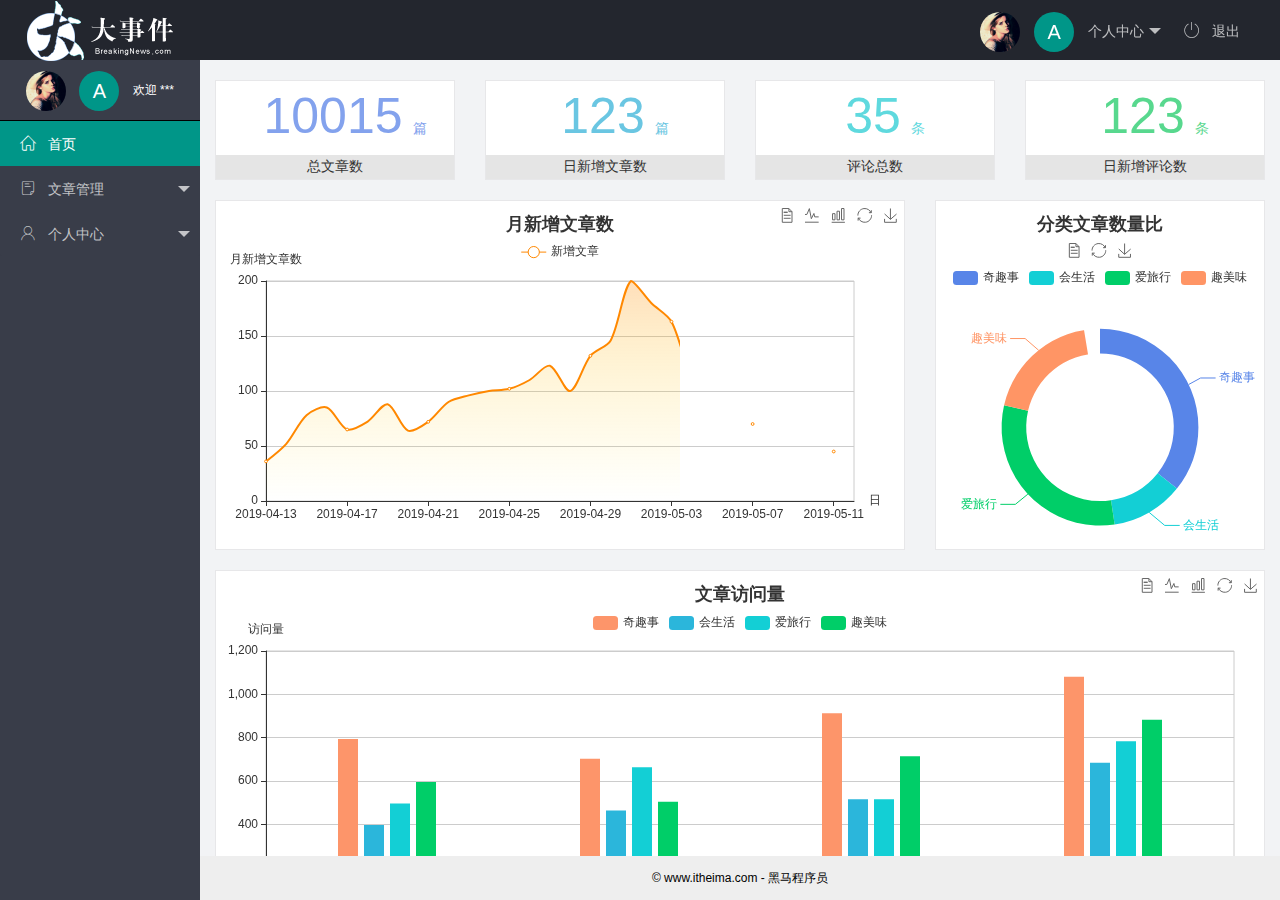
==== commit 92b9c8da: "user功能完成" ====
--- a/index.html
+++ b/index.html
@@ -30,9 +30,9 @@
                         个人中心
                     </a>
                     <dl class="layui-nav-child">
-                        <dd><a href="">基本资料</a></dd>
-                        <dd><a href="">更换头像</a></dd>
-                        <dd><a href="">重置密码</a></dd>
+                        <dd><a href="/user/user_info.html" target="fm">基本资料</a></dd>
+                        <dd><a href="/user/user_avatar.html" target="fm">更换头像</a></dd>
+                        <dd><a href="/user/user_pwd.html" target="fm">重置密码</a></dd>
                     </dl>
                 </li>
                 <li class="layui-nav-item">
@@ -85,13 +85,16 @@
                         </a>
                         <dl class="layui-nav-child">
                             <dd>
-                                <a href="javascript:;"><i class="layui-icon layui-icon-app"></i>基本资料</a>
+                                <a href="/user/user_info.html" target="fm"><i
+                                        class="layui-icon layui-icon-app"></i>基本资料</a>
                             </dd>
                             <dd>
-                                <a href="javascript:;"><i class="layui-icon layui-icon-app"></i>更换头像</a>
+                                <a href="/user/user_avatar.html" target="fm"><i
+                                        class="layui-icon layui-icon-app"></i>更换头像</a>
                             </dd>
                             <dd>
-                                <a href="javascript:;"><i class="layui-icon layui-icon-app"></i>重置密码</a>
+                                <a href="/user/user_pwd.html" target="fm"><i
+                                        class="layui-icon layui-icon-app"></i>重置密码</a>
                             </dd>
                         </dl>
                     </li>
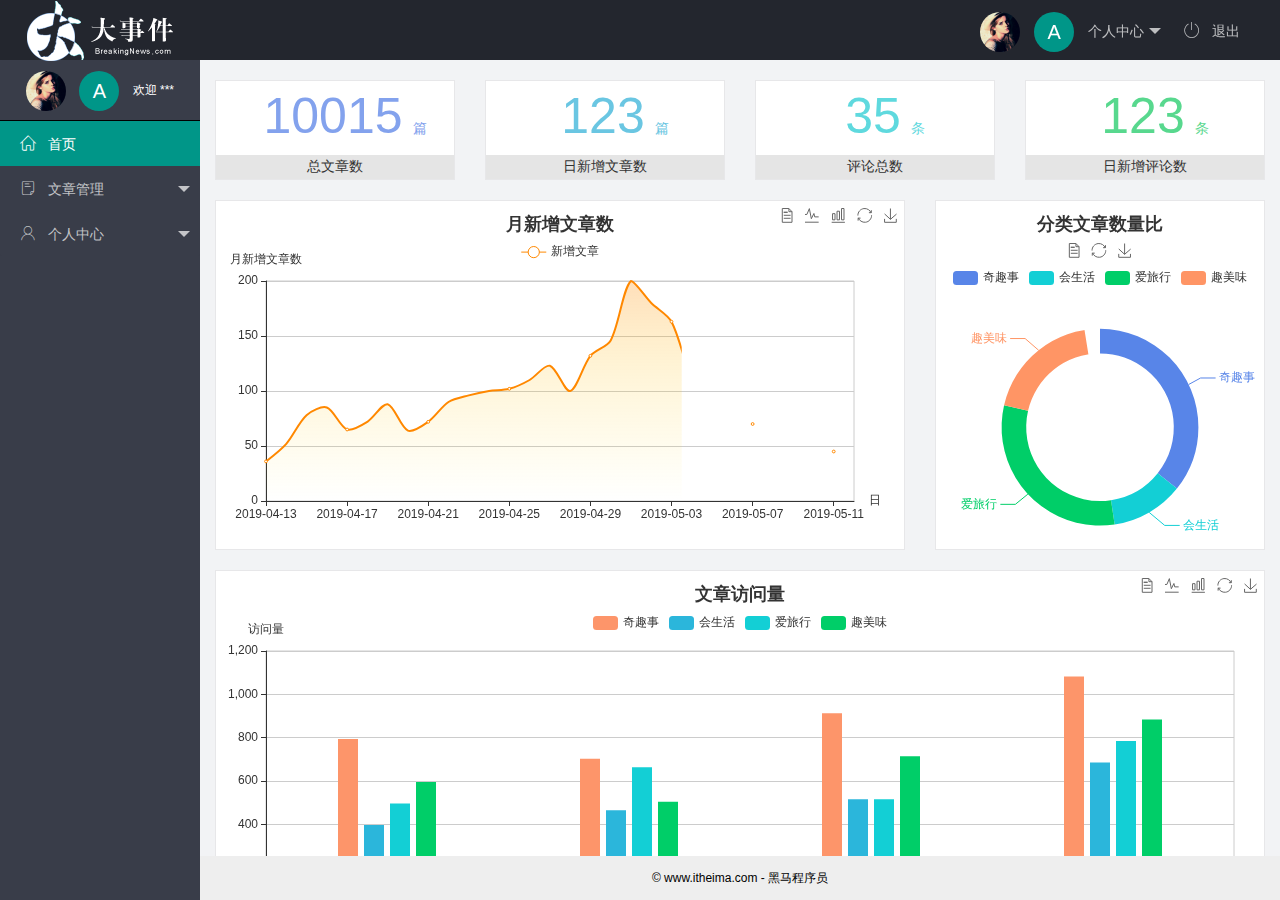
==== commit 8a149e91: "文章管理完成" ====
--- a/index.html
+++ b/index.html
@@ -68,13 +68,13 @@
                         </a>
                         <dl class="layui-nav-child">
                             <dd>
-                                <a href="javascript:;"><i class="layui-icon layui-icon-app"></i>文章类别</a>
+                                <a href="/article/art_cate.html" target="fm"><i class="layui-icon layui-icon-app"></i>文章类别</a>
                             </dd>
                             <dd>
-                                <a href="javascript:;"><i class="layui-icon layui-icon-app"></i>文章列表</a>
+                                <a href="/article/art_list.html" target="fm"><i class="layui-icon layui-icon-app"></i>文章列表</a>
                             </dd>
                             <dd>
-                                <a href="javascript:;"><i class="layui-icon layui-icon-app"></i>文章发布</a>
+                                <a href="/article/art_pub.html" target="fm"><i class="layui-icon layui-icon-app"></i>文章发布</a>
                             </dd>
                         </dl>
                     </li>
